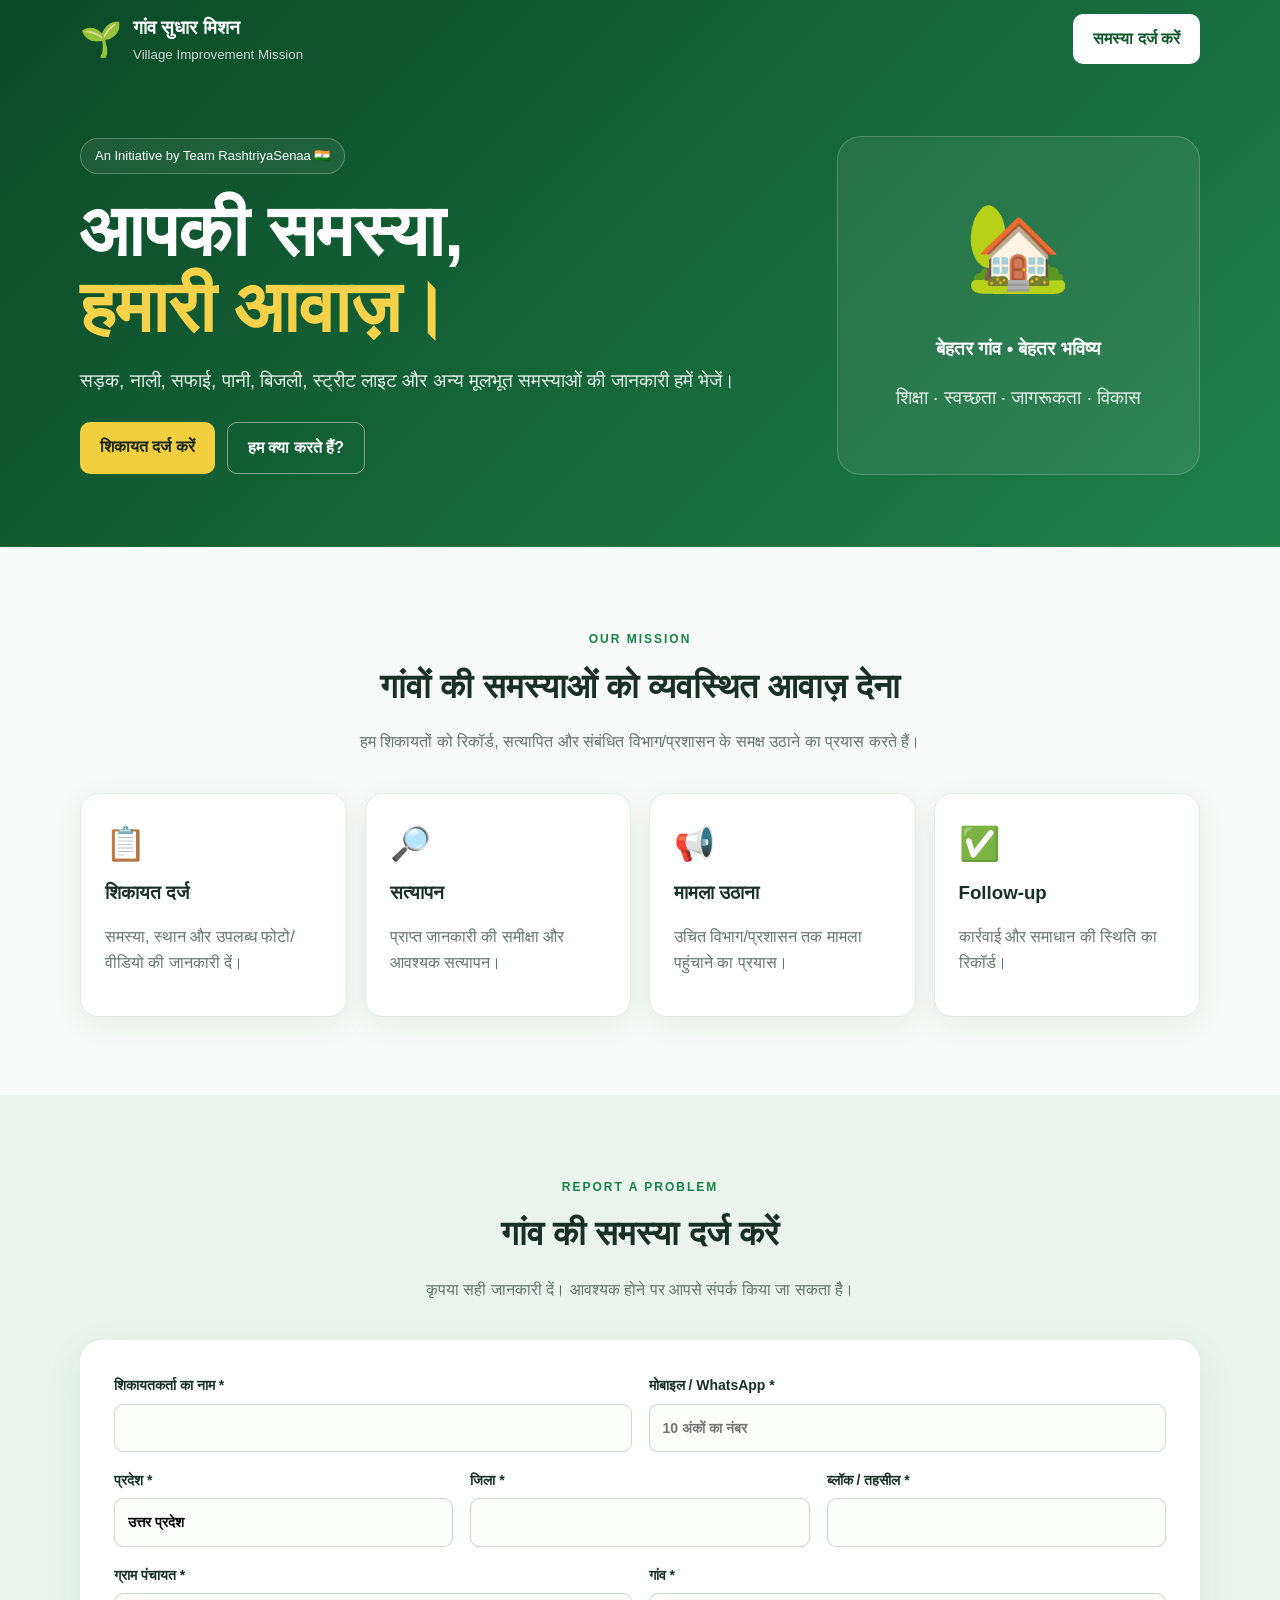
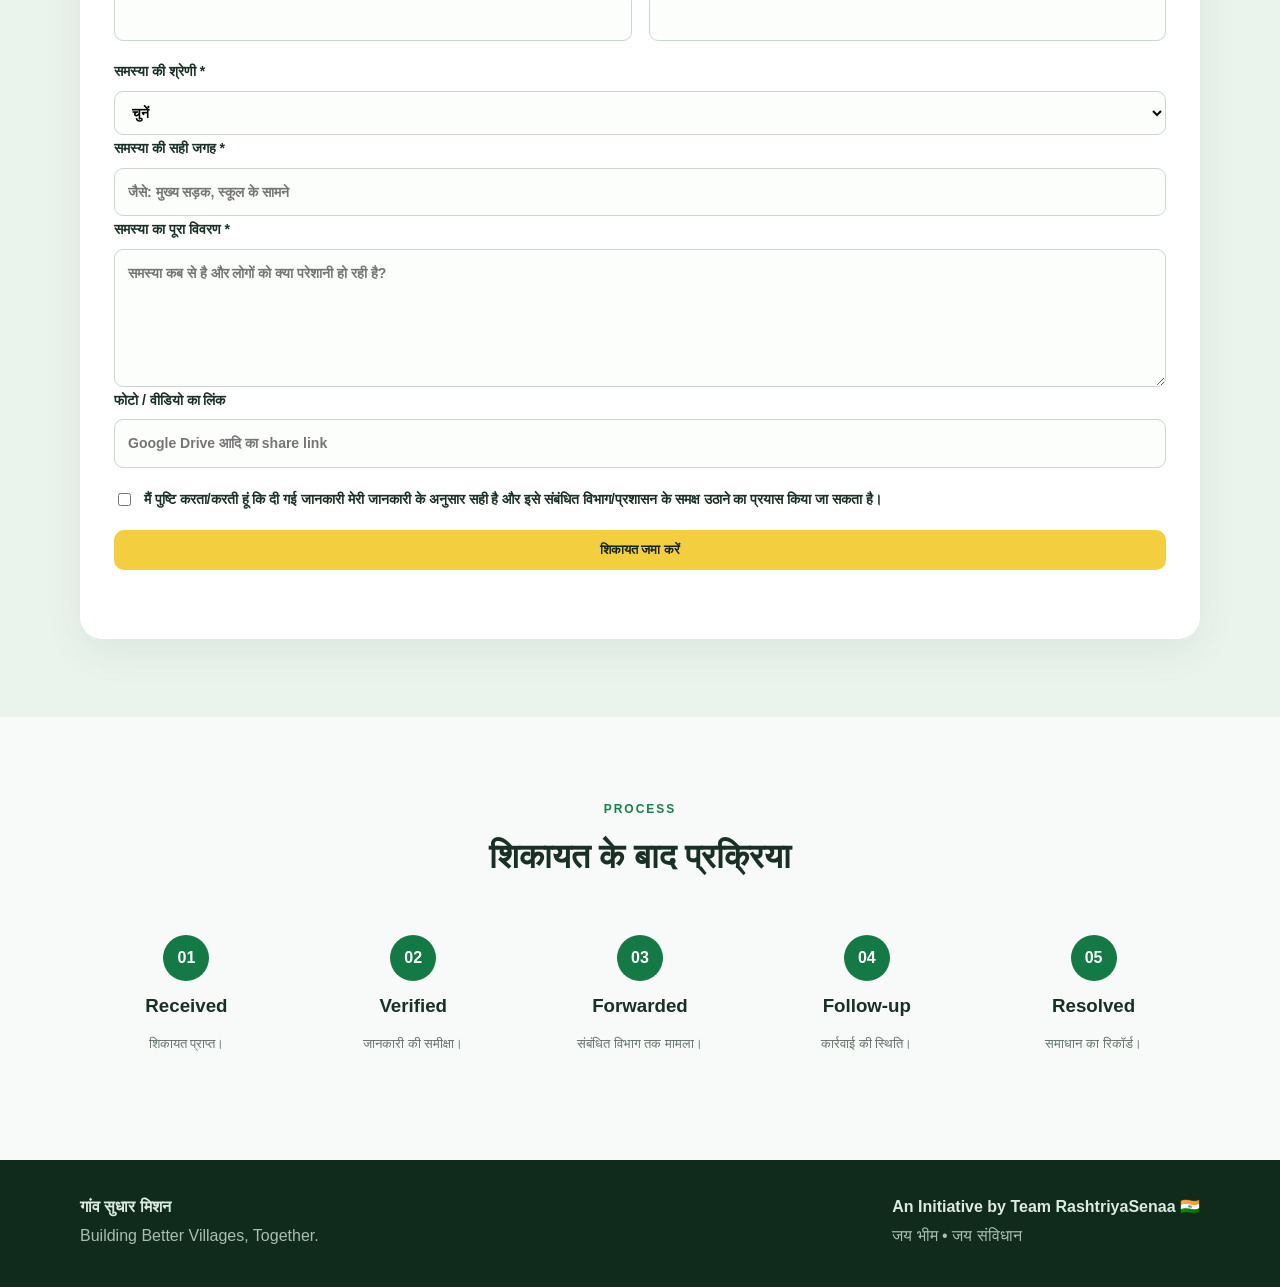
==== index.html @ 5ec818ee "Add files via upload" ====
<!DOCTYPE html>
<html lang="hi">
<head>
<meta charset="UTF-8">
<meta name="viewport" content="width=device-width,initial-scale=1">
<title>गांव सुधार मिशन | शिकायत दर्ज करें</title>
<meta name="description" content="गांव सुधार मिशन — गांव की समस्याओं को दर्ज करें और संबंधित विभाग तक पहुंचाने में सहयोग करें।">
<link rel="stylesheet" href="style.css">
</head>
<body>
<header class="hero">
<nav class="nav container">
  <a class="brand" href="#">
    <span class="brand-logo">🌱</span>
    <span><strong>गांव सुधार मिशन</strong><small>Village Improvement Mission</small></span>
  </a>
  <a class="btn light" href="#complaint">समस्या दर्ज करें</a>
</nav>
<div class="hero-grid container">
  <div>
    <span class="pill">An Initiative by Team RashtriyaSenaa 🇮🇳</span>
    <h1>आपकी समस्या,<br><em>हमारी आवाज़।</em></h1>
    <p>सड़क, नाली, सफाई, पानी, बिजली, स्ट्रीट लाइट और अन्य मूलभूत समस्याओं की जानकारी हमें भेजें।</p>
    <div class="actions"><a class="btn primary" href="#complaint">शिकायत दर्ज करें</a><a class="btn outline" href="#mission">हम क्या करते हैं?</a></div>
  </div>
  <div class="hero-box"><div>🏡</div><h3>बेहतर गांव • बेहतर भविष्य</h3><p>शिक्षा · स्वच्छता · जागरूकता · विकास</p></div>
</div>
</header>

<main>
<section id="mission" class="section container">
  <div class="heading"><span>OUR MISSION</span><h2>गांवों की समस्याओं को व्यवस्थित आवाज़ देना</h2><p>हम शिकायतों को रिकॉर्ड, सत्यापित और संबंधित विभाग/प्रशासन के समक्ष उठाने का प्रयास करते हैं।</p></div>
  <div class="cards">
    <article><b>📋</b><h3>शिकायत दर्ज</h3><p>समस्या, स्थान और उपलब्ध फोटो/वीडियो की जानकारी दें।</p></article>
    <article><b>🔎</b><h3>सत्यापन</h3><p>प्राप्त जानकारी की समीक्षा और आवश्यक सत्यापन।</p></article>
    <article><b>📢</b><h3>मामला उठाना</h3><p>उचित विभाग/प्रशासन तक मामला पहुंचाने का प्रयास।</p></article>
    <article><b>✅</b><h3>Follow-up</h3><p>कार्रवाई और समाधान की स्थिति का रिकॉर्ड।</p></article>
  </div>
</section>

<section id="complaint" class="section green">
<div class="container">
<div class="heading"><span>REPORT A PROBLEM</span><h2>गांव की समस्या दर्ज करें</h2><p>कृपया सही जानकारी दें। आवश्यक होने पर आपसे संपर्क किया जा सकता है।</p></div>
<form id="complaintForm" class="form-card">
  <div class="grid two">
    <label>शिकायतकर्ता का नाम *<input name="name" required maxlength="80" autocomplete="name"></label>
    <label>मोबाइल / WhatsApp *<input name="mobile" required inputmode="tel" pattern="[6-9][0-9]{9}" maxlength="10" placeholder="10 अंकों का नंबर"></label>
  </div>
  <div class="grid three">
    <label>प्रदेश *<input name="state" required value="उत्तर प्रदेश" maxlength="60"></label>
    <label>जिला *<input name="district" required maxlength="60"></label>
    <label>ब्लॉक / तहसील *<input name="block" required maxlength="80"></label>
  </div>
  <div class="grid two">
    <label>ग्राम पंचायत *<input name="panchayat" required maxlength="100"></label>
    <label>गांव *<input name="village" required maxlength="100"></label>
  </div>
  <label>समस्या की श्रेणी *
    <select name="category" required>
      <option value="">चुनें</option><option>सड़क</option><option>नाली / जल निकासी</option><option>साफ-सफाई</option><option>कूड़ा / कूड़ेदान</option><option>स्ट्रीट लाइट</option><option>पेयजल</option><option>बिजली</option><option>स्कूल / शिक्षा</option><option>स्वास्थ्य</option><option>शौचालय</option><option>सार्वजनिक भवन</option><option>अन्य</option>
    </select>
  </label>
  <label>समस्या की सही जगह *<input name="location" required maxlength="250" placeholder="जैसे: मुख्य सड़क, स्कूल के सामने"></label>
  <label>समस्या का पूरा विवरण *<textarea name="description" required maxlength="2000" rows="5" placeholder="समस्या कब से है और लोगों को क्या परेशानी हो रही है?"></textarea></label>
  <label>फोटो / वीडियो का लिंक <input name="media" type="url" placeholder="Google Drive आदि का share link"></label>
  <label class="consent"><input type="checkbox" name="consent" required> <span>मैं पुष्टि करता/करती हूं कि दी गई जानकारी मेरी जानकारी के अनुसार सही है और इसे संबंधित विभाग/प्रशासन के समक्ष उठाने का प्रयास किया जा सकता है।</span></label>
  <button id="submitBtn" class="btn primary full" type="submit">शिकायत जमा करें</button>
  <div id="formMsg" class="form-msg" role="status"></div>
</form>
</div>
</section>

<section class="section container">
<div class="heading"><span>PROCESS</span><h2>शिकायत के बाद प्रक्रिया</h2></div>
<div class="steps">
  <div><i>01</i><h3>Received</h3><p>शिकायत प्राप्त।</p></div>
  <div><i>02</i><h3>Verified</h3><p>जानकारी की समीक्षा।</p></div>
  <div><i>03</i><h3>Forwarded</h3><p>संबंधित विभाग तक मामला।</p></div>
  <div><i>04</i><h3>Follow-up</h3><p>कार्रवाई की स्थिति।</p></div>
  <div><i>05</i><h3>Resolved</h3><p>समाधान का रिकॉर्ड।</p></div>
</div>
</section>
</main>

<footer><div class="container footer"><div><strong>गांव सुधार मिशन</strong><p>Building Better Villages, Together.</p></div><div><strong>An Initiative by Team RashtriyaSenaa 🇮🇳</strong><p>जय भीम • जय संविधान</p></div></div></footer>

<div id="modal" class="modal" aria-hidden="true"><div class="modal-box"><div class="ok">✓</div><h2>शिकायत सफलतापूर्वक दर्ज हुई</h2><p id="idText"></p><button class="btn primary" onclick="closeModal()">ठीक है</button></div></div>
<script src="config.js"></script>
<script src="script.js"></script>
</body>
</html>
---- style.css ----
*{box-sizing:border-box}html{scroll-behavior:smooth}body{margin:0;color:#183025;background:#f7faf8;font-family:Arial,"Noto Sans Devanagari",sans-serif;line-height:1.6}.container{width:min(1120px,92%);margin:auto}.hero{background:linear-gradient(135deg,#0a4928,#20804a);color:#fff;padding-bottom:72px}.nav{height:78px;display:flex;align-items:center;justify-content:space-between}.brand{display:flex;gap:11px;align-items:center;color:#fff;text-decoration:none}.brand-logo{font-size:34px}.brand strong{display:block;font-size:19px}.brand small{display:block;opacity:.78}.hero-grid{display:grid;grid-template-columns:1.45fr .75fr;gap:55px;align-items:center;padding-top:58px}.pill{display:inline-block;border:1px solid #ffffff40;background:#ffffff12;border-radius:30px;padding:7px 14px;font-size:13px}.hero h1{font-size:clamp(42px,6vw,72px);line-height:1.05;margin:20px 0}.hero h1 em{font-style:normal;color:#f5d24a}.hero p{font-size:19px;color:#e6f2e9;max-width:680px}.actions{display:flex;gap:12px;flex-wrap:wrap;margin-top:26px}.btn{border:0;border-radius:10px;padding:12px 20px;font-weight:800;text-decoration:none;display:inline-block;cursor:pointer}.btn.primary{background:#f3ce3f;color:#16251d}.btn.light{background:#fff;color:#13572f}.btn.outline{color:#fff;border:1px solid #ffffff70}.hero-box{background:#ffffff12;border:1px solid #ffffff30;border-radius:24px;padding:42px;text-align:center}.hero-box>div{font-size:85px}.section{padding:78px 0}.heading{text-align:center;max-width:760px;margin:0 auto 38px}.heading>span{color:#168148;font-size:12px;font-weight:900;letter-spacing:2px}.heading h2{font-size:34px;margin:8px 0}.heading p{color:#65746b}.cards{display:grid;grid-template-columns:repeat(4,1fr);gap:18px}.cards article{background:#fff;border:1px solid #e1ebe4;border-radius:18px;padding:24px;box-shadow:0 8px 30px #123a1810}.cards b{font-size:33px}.cards h3{margin:8px 0}.cards p{color:#65746b}.green{background:#eaf4ed}.form-card{background:#fff;border-radius:22px;padding:34px;box-shadow:0 12px 40px #123a1812}.grid{display:grid;gap:17px;margin-bottom:17px}.two{grid-template-columns:1fr 1fr}.three{grid-template-columns:repeat(3,1fr)}label{font-size:14px;font-weight:800}input,select,textarea{font:inherit;display:block;width:100%;margin-top:7px;padding:12px 13px;border:1px solid #cad8cf;border-radius:9px;background:#fcfefc}input:focus,select:focus,textarea:focus{outline:2px solid #a6d8b7;border-color:#31915a}.consent{display:flex;gap:10px;margin:20px 0;align-items:flex-start}.consent input{width:auto;margin-top:5px}.full{width:100%}.form-msg{min-height:25px;margin-top:10px;font-weight:700}.steps{display:grid;grid-template-columns:repeat(5,1fr);gap:14px}.steps div{text-align:center;padding:14px}.steps i{display:grid;place-items:center;width:46px;height:46px;border-radius:50%;background:#147a45;color:#fff;font-style:normal;font-weight:800;margin:auto}.steps h3{margin:10px 0 2px}.steps p{color:#65746b;font-size:13px}footer{background:#102b1c;color:#dceae1;padding:34px 0}.footer{display:flex;justify-content:space-between;gap:20px}.footer p{margin:4px 0;color:#a9bdb0}.modal{position:fixed;inset:0;background:#0008;display:none;align-items:center;justify-content:center;padding:20px}.modal.show{display:flex}.modal-box{background:#fff;border-radius:20px;padding:35px;text-align:center;max-width:420px}.ok{width:62px;height:62px;border-radius:50%;background:#d9f3e2;color:#148346;display:grid;place-items:center;font-size:35px;margin:auto}@media(max-width:800px){.hero-grid{grid-template-columns:1fr}.cards{grid-template-columns:1fr 1fr}.steps{grid-template-columns:1fr 1fr}.three{grid-template-columns:1fr}.footer{flex-direction:column}}@media(max-width:520px){.cards{grid-template-columns:1fr}.two{grid-template-columns:1fr}.hero h1{font-size:45px}.form-card{padding:20px}}
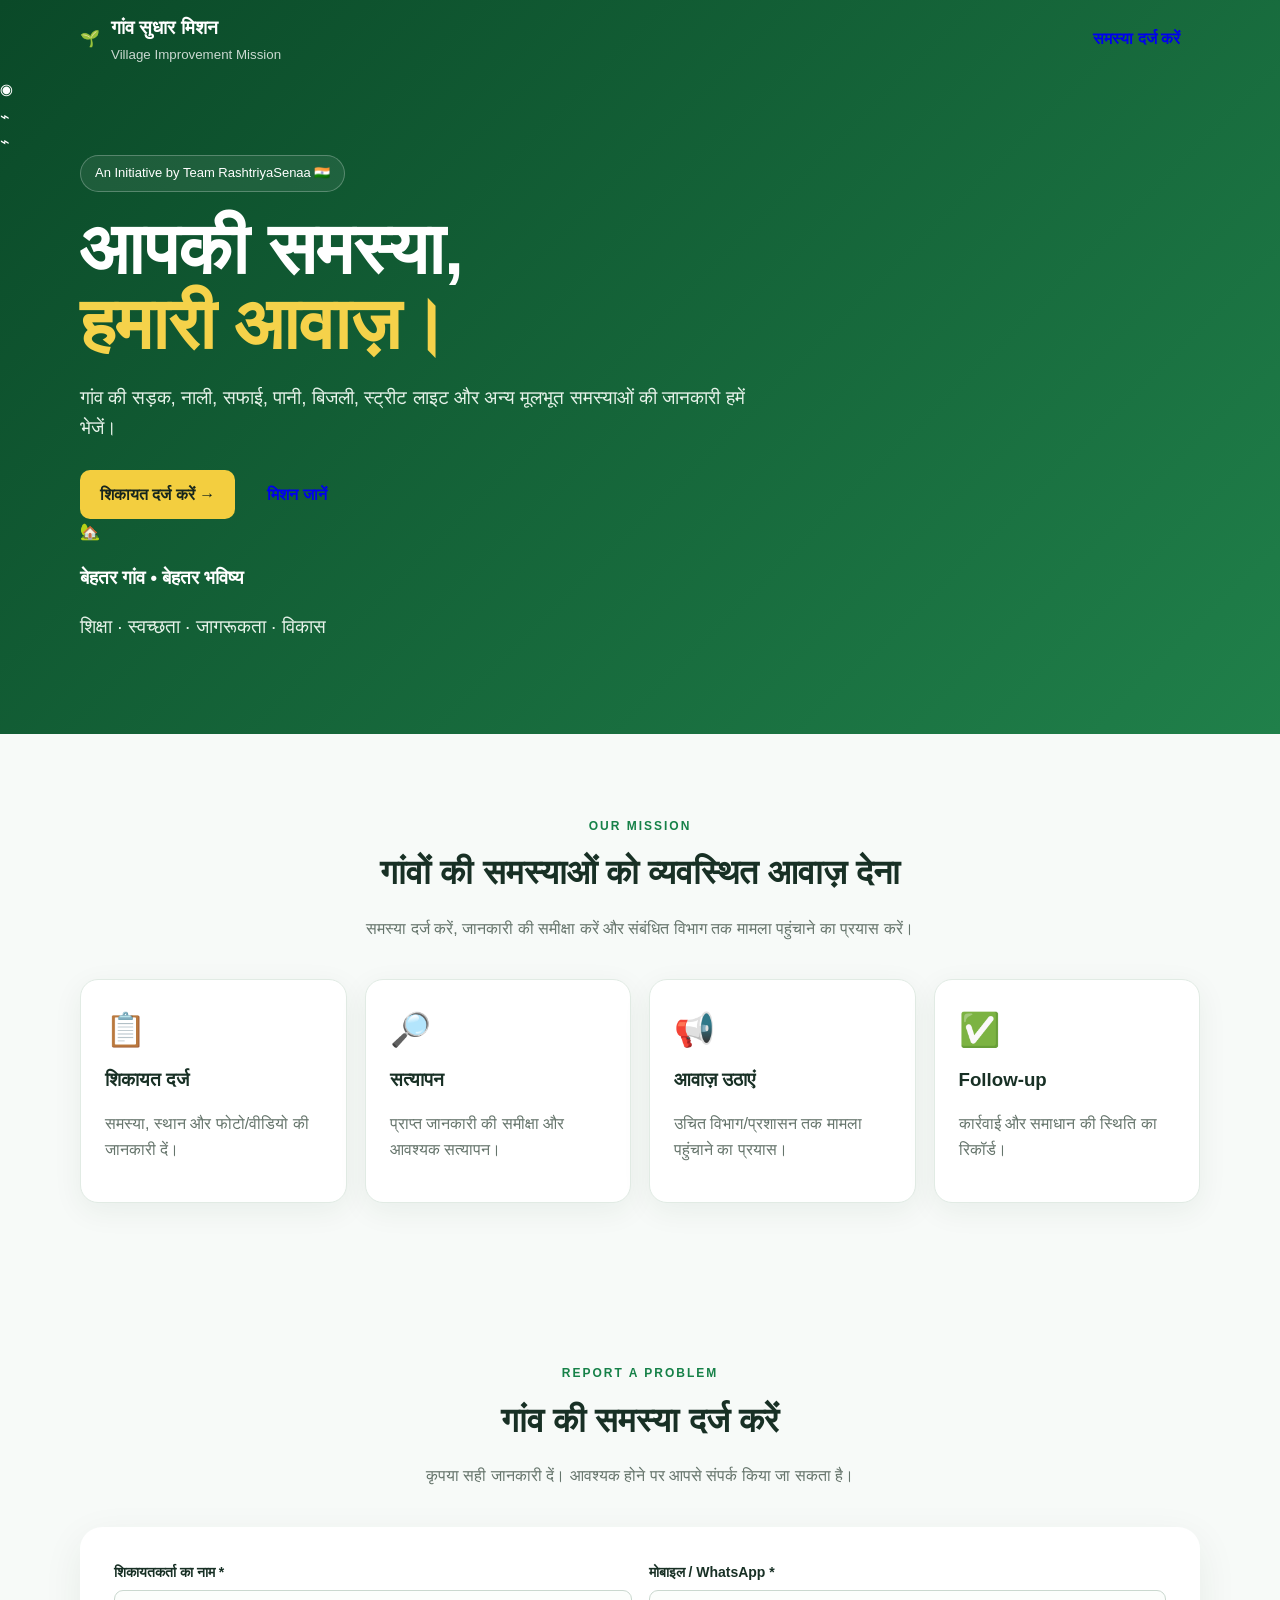
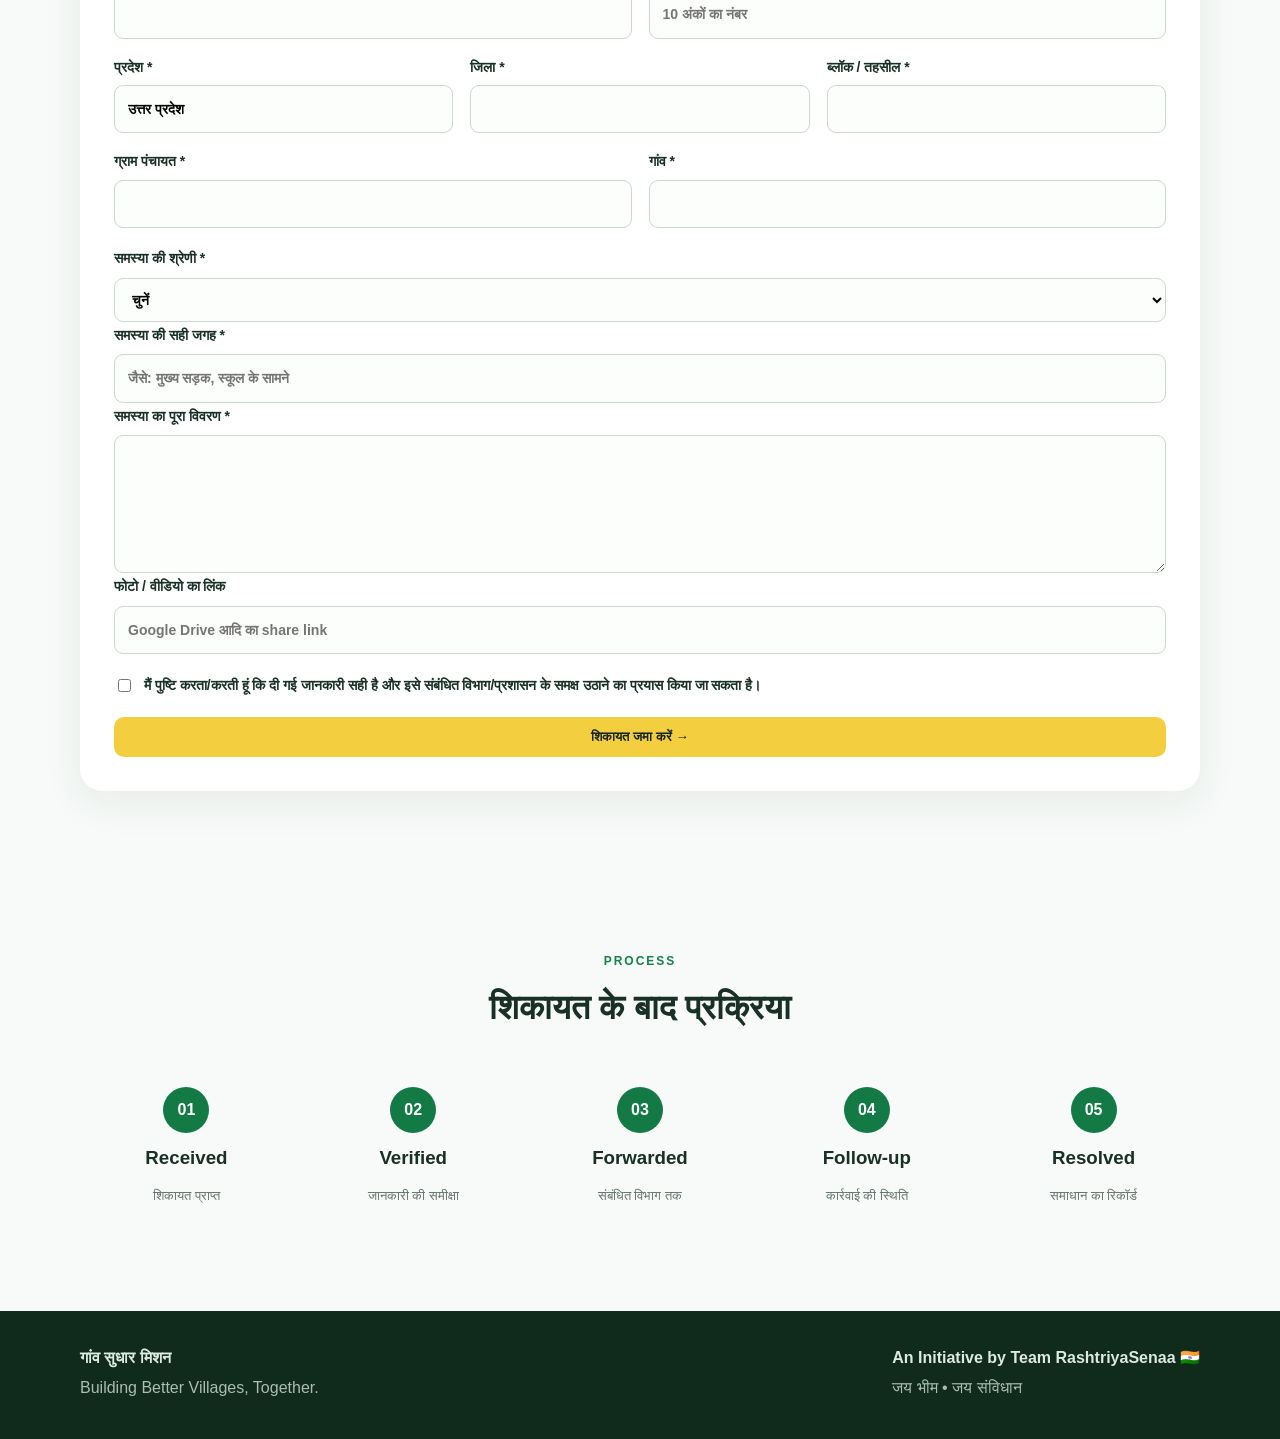
==== commit 26b14f91: "Update index.html" ====
--- a/index.html
+++ b/index.html
@@ -1,91 +1,10 @@
-<!DOCTYPE html>
-<html lang="hi">
-<head>
-<meta charset="UTF-8">
-<meta name="viewport" content="width=device-width,initial-scale=1">
-<title>गांव सुधार मिशन | शिकायत दर्ज करें</title>
-<meta name="description" content="गांव सुधार मिशन — गांव की समस्याओं को दर्ज करें और संबंधित विभाग तक पहुंचाने में सहयोग करें।">
-<link rel="stylesheet" href="style.css">
-</head>
-<body>
-<header class="hero">
-<nav class="nav container">
-  <a class="brand" href="#">
-    <span class="brand-logo">🌱</span>
-    <span><strong>गांव सुधार मिशन</strong><small>Village Improvement Mission</small></span>
-  </a>
-  <a class="btn light" href="#complaint">समस्या दर्ज करें</a>
-</nav>
-<div class="hero-grid container">
-  <div>
-    <span class="pill">An Initiative by Team RashtriyaSenaa 🇮🇳</span>
-    <h1>आपकी समस्या,<br><em>हमारी आवाज़।</em></h1>
-    <p>सड़क, नाली, सफाई, पानी, बिजली, स्ट्रीट लाइट और अन्य मूलभूत समस्याओं की जानकारी हमें भेजें।</p>
-    <div class="actions"><a class="btn primary" href="#complaint">शिकायत दर्ज करें</a><a class="btn outline" href="#mission">हम क्या करते हैं?</a></div>
-  </div>
-  <div class="hero-box"><div>🏡</div><h3>बेहतर गांव • बेहतर भविष्य</h3><p>शिक्षा · स्वच्छता · जागरूकता · विकास</p></div>
-</div>
-</header>
-
-<main>
-<section id="mission" class="section container">
-  <div class="heading"><span>OUR MISSION</span><h2>गांवों की समस्याओं को व्यवस्थित आवाज़ देना</h2><p>हम शिकायतों को रिकॉर्ड, सत्यापित और संबंधित विभाग/प्रशासन के समक्ष उठाने का प्रयास करते हैं।</p></div>
-  <div class="cards">
-    <article><b>📋</b><h3>शिकायत दर्ज</h3><p>समस्या, स्थान और उपलब्ध फोटो/वीडियो की जानकारी दें।</p></article>
-    <article><b>🔎</b><h3>सत्यापन</h3><p>प्राप्त जानकारी की समीक्षा और आवश्यक सत्यापन।</p></article>
-    <article><b>📢</b><h3>मामला उठाना</h3><p>उचित विभाग/प्रशासन तक मामला पहुंचाने का प्रयास।</p></article>
-    <article><b>✅</b><h3>Follow-up</h3><p>कार्रवाई और समाधान की स्थिति का रिकॉर्ड।</p></article>
-  </div>
-</section>
-
-<section id="complaint" class="section green">
-<div class="container">
-<div class="heading"><span>REPORT A PROBLEM</span><h2>गांव की समस्या दर्ज करें</h2><p>कृपया सही जानकारी दें। आवश्यक होने पर आपसे संपर्क किया जा सकता है।</p></div>
-<form id="complaintForm" class="form-card">
-  <div class="grid two">
-    <label>शिकायतकर्ता का नाम *<input name="name" required maxlength="80" autocomplete="name"></label>
-    <label>मोबाइल / WhatsApp *<input name="mobile" required inputmode="tel" pattern="[6-9][0-9]{9}" maxlength="10" placeholder="10 अंकों का नंबर"></label>
-  </div>
-  <div class="grid three">
-    <label>प्रदेश *<input name="state" required value="उत्तर प्रदेश" maxlength="60"></label>
-    <label>जिला *<input name="district" required maxlength="60"></label>
-    <label>ब्लॉक / तहसील *<input name="block" required maxlength="80"></label>
-  </div>
-  <div class="grid two">
-    <label>ग्राम पंचायत *<input name="panchayat" required maxlength="100"></label>
-    <label>गांव *<input name="village" required maxlength="100"></label>
-  </div>
-  <label>समस्या की श्रेणी *
-    <select name="category" required>
-      <option value="">चुनें</option><option>सड़क</option><option>नाली / जल निकासी</option><option>साफ-सफाई</option><option>कूड़ा / कूड़ेदान</option><option>स्ट्रीट लाइट</option><option>पेयजल</option><option>बिजली</option><option>स्कूल / शिक्षा</option><option>स्वास्थ्य</option><option>शौचालय</option><option>सार्वजनिक भवन</option><option>अन्य</option>
-    </select>
-  </label>
-  <label>समस्या की सही जगह *<input name="location" required maxlength="250" placeholder="जैसे: मुख्य सड़क, स्कूल के सामने"></label>
-  <label>समस्या का पूरा विवरण *<textarea name="description" required maxlength="2000" rows="5" placeholder="समस्या कब से है और लोगों को क्या परेशानी हो रही है?"></textarea></label>
-  <label>फोटो / वीडियो का लिंक <input name="media" type="url" placeholder="Google Drive आदि का share link"></label>
-  <label class="consent"><input type="checkbox" name="consent" required> <span>मैं पुष्टि करता/करती हूं कि दी गई जानकारी मेरी जानकारी के अनुसार सही है और इसे संबंधित विभाग/प्रशासन के समक्ष उठाने का प्रयास किया जा सकता है।</span></label>
-  <button id="submitBtn" class="btn primary full" type="submit">शिकायत जमा करें</button>
-  <div id="formMsg" class="form-msg" role="status"></div>
-</form>
-</div>
-</section>
-
-<section class="section container">
-<div class="heading"><span>PROCESS</span><h2>शिकायत के बाद प्रक्रिया</h2></div>
-<div class="steps">
-  <div><i>01</i><h3>Received</h3><p>शिकायत प्राप्त।</p></div>
-  <div><i>02</i><h3>Verified</h3><p>जानकारी की समीक्षा।</p></div>
-  <div><i>03</i><h3>Forwarded</h3><p>संबंधित विभाग तक मामला।</p></div>
-  <div><i>04</i><h3>Follow-up</h3><p>कार्रवाई की स्थिति।</p></div>
-  <div><i>05</i><h3>Resolved</h3><p>समाधान का रिकॉर्ड।</p></div>
-</div>
-</section>
-</main>
-
+<!doctype html><html lang="hi"><head><meta charset="utf-8"><meta name="viewport" content="width=device-width,initial-scale=1"><title>गांव सुधार मिशन | Village Improvement Mission</title><meta name="description" content="गांव सुधार मिशन — गांव की समस्याओं को आवाज़ देने की एक पहल।"><link rel="stylesheet" href="style.css"></head><body>
+<div class="progress"></div>
+<header class="hero"><nav class="nav container"><a href="#" class="brand"><span class="brand-mark">🌱</span><span><strong>गांव सुधार मिशन</strong><small>Village Improvement Mission</small></span></a><a href="#complaint" class="btn small">समस्या दर्ज करें</a></nav>
+<div class="hero-scene" aria-hidden="true"><div class="sun"></div><div class="cloud c1"></div><div class="cloud c2"></div><div class="hill back"></div><div class="hill front"></div><div class="field f1"></div><div class="field f2"></div><div class="road"></div><div class="house h1"><i></i></div><div class="house h2"><i></i></div><div class="tree t1"></div><div class="tree t2"></div><div class="tree t3"></div><div class="water-tank">◉</div><div class="bird b1">⌁</div><div class="bird b2">⌁</div></div>
+<div class="hero-content container"><div class="hero-copy reveal"><span class="pill">An Initiative by Team RashtriyaSenaa 🇮🇳</span><h1>आपकी समस्या,<br><em>हमारी आवाज़।</em></h1><p>गांव की सड़क, नाली, सफाई, पानी, बिजली, स्ट्रीट लाइट और अन्य मूलभूत समस्याओं की जानकारी हमें भेजें।</p><div class="actions"><a class="btn primary" href="#complaint">शिकायत दर्ज करें <span>→</span></a><a class="btn ghost" href="#mission">मिशन जानें</a></div></div><div class="floating-card reveal delay"><div class="mini-village">🏡</div><h3>बेहतर गांव • बेहतर भविष्य</h3><p>शिक्षा · स्वच्छता · जागरूकता · विकास</p><div class="orb"></div></div></div></header>
+<section id="mission" class="section container"><div class="heading reveal"><span>OUR MISSION</span><h2>गांवों की समस्याओं को व्यवस्थित आवाज़ देना</h2><p>समस्या दर्ज करें, जानकारी की समीक्षा करें और संबंधित विभाग तक मामला पहुंचाने का प्रयास करें।</p></div><div class="cards"><article class="tilt reveal"><b>📋</b><h3>शिकायत दर्ज</h3><p>समस्या, स्थान और फोटो/वीडियो की जानकारी दें।</p></article><article class="tilt reveal"><b>🔎</b><h3>सत्यापन</h3><p>प्राप्त जानकारी की समीक्षा और आवश्यक सत्यापन।</p></article><article class="tilt reveal"><b>📢</b><h3>आवाज़ उठाएं</h3><p>उचित विभाग/प्रशासन तक मामला पहुंचाने का प्रयास।</p></article><article class="tilt reveal"><b>✅</b><h3>Follow-up</h3><p>कार्रवाई और समाधान की स्थिति का रिकॉर्ड।</p></article></div></section>
+<section id="complaint" class="section complaint"><div class="container"><div class="heading reveal"><span>REPORT A PROBLEM</span><h2>गांव की समस्या दर्ज करें</h2><p>कृपया सही जानकारी दें। आवश्यक होने पर आपसे संपर्क किया जा सकता है।</p></div><form id="complaintForm" class="form-card reveal"><div class="grid two"><label>शिकायतकर्ता का नाम *<input name="name" required maxlength="80"></label><label>मोबाइल / WhatsApp *<input name="mobile" required inputmode="tel" pattern="[6-9][0-9]{9}" maxlength="10" placeholder="10 अंकों का नंबर"></label></div><div class="grid three"><label>प्रदेश *<input name="state" required value="उत्तर प्रदेश"></label><label>जिला *<input name="district" required></label><label>ब्लॉक / तहसील *<input name="block" required></label></div><div class="grid two"><label>ग्राम पंचायत *<input name="panchayat" required></label><label>गांव *<input name="village" required></label></div><label>समस्या की श्रेणी *<select name="category" required><option value="">चुनें</option><option>सड़क</option><option>नाली / जल निकासी</option><option>साफ-सफाई</option><option>कूड़ा / कूड़ेदान</option><option>स्ट्रीट लाइट</option><option>पेयजल</option><option>बिजली</option><option>स्कूल / शिक्षा</option><option>स्वास्थ्य</option><option>शौचालय</option><option>सार्वजनिक भवन</option><option>अन्य</option></select></label><label>समस्या की सही जगह *<input name="location" required maxlength="250" placeholder="जैसे: मुख्य सड़क, स्कूल के सामने"></label><label>समस्या का पूरा विवरण *<textarea name="description" required maxlength="2000" rows="5"></textarea></label><label>फोटो / वीडियो का लिंक <input name="media" type="url" placeholder="Google Drive आदि का share link"></label><label class="consent"><input type="checkbox" name="consent" required><span>मैं पुष्टि करता/करती हूं कि दी गई जानकारी सही है और इसे संबंधित विभाग/प्रशासन के समक्ष उठाने का प्रयास किया जा सकता है।</span></label><button id="submitBtn" class="btn primary full" type="submit">शिकायत जमा करें →</button><div id="formMsg" role="status"></div></form></div></section>
+<section class="section container"><div class="heading reveal"><span>PROCESS</span><h2>शिकायत के बाद प्रक्रिया</h2></div><div class="steps"><div class="step reveal"><i>01</i><h3>Received</h3><p>शिकायत प्राप्त</p></div><div class="step reveal"><i>02</i><h3>Verified</h3><p>जानकारी की समीक्षा</p></div><div class="step reveal"><i>03</i><h3>Forwarded</h3><p>संबंधित विभाग तक</p></div><div class="step reveal"><i>04</i><h3>Follow-up</h3><p>कार्रवाई की स्थिति</p></div><div class="step reveal"><i>05</i><h3>Resolved</h3><p>समाधान का रिकॉर्ड</p></div></div></section>
 <footer><div class="container footer"><div><strong>गांव सुधार मिशन</strong><p>Building Better Villages, Together.</p></div><div><strong>An Initiative by Team RashtriyaSenaa 🇮🇳</strong><p>जय भीम • जय संविधान</p></div></div></footer>
-
-<div id="modal" class="modal" aria-hidden="true"><div class="modal-box"><div class="ok">✓</div><h2>शिकायत सफलतापूर्वक दर्ज हुई</h2><p id="idText"></p><button class="btn primary" onclick="closeModal()">ठीक है</button></div></div>
-<script src="config.js"></script>
-<script src="script.js"></script>
-</body>
-</html>+<div id="modal" class="modal"><div class="modal-box"><div class="ok">✓</div><h2>शिकायत दर्ज हो गई!</h2><p id="idText"></p><p>Complaint ID सुरक्षित रखें।</p><button class="btn primary" onclick="closeModal()">ठीक है</button></div></div><script src="config.js"></script><script src="script.js"></script></body></html>
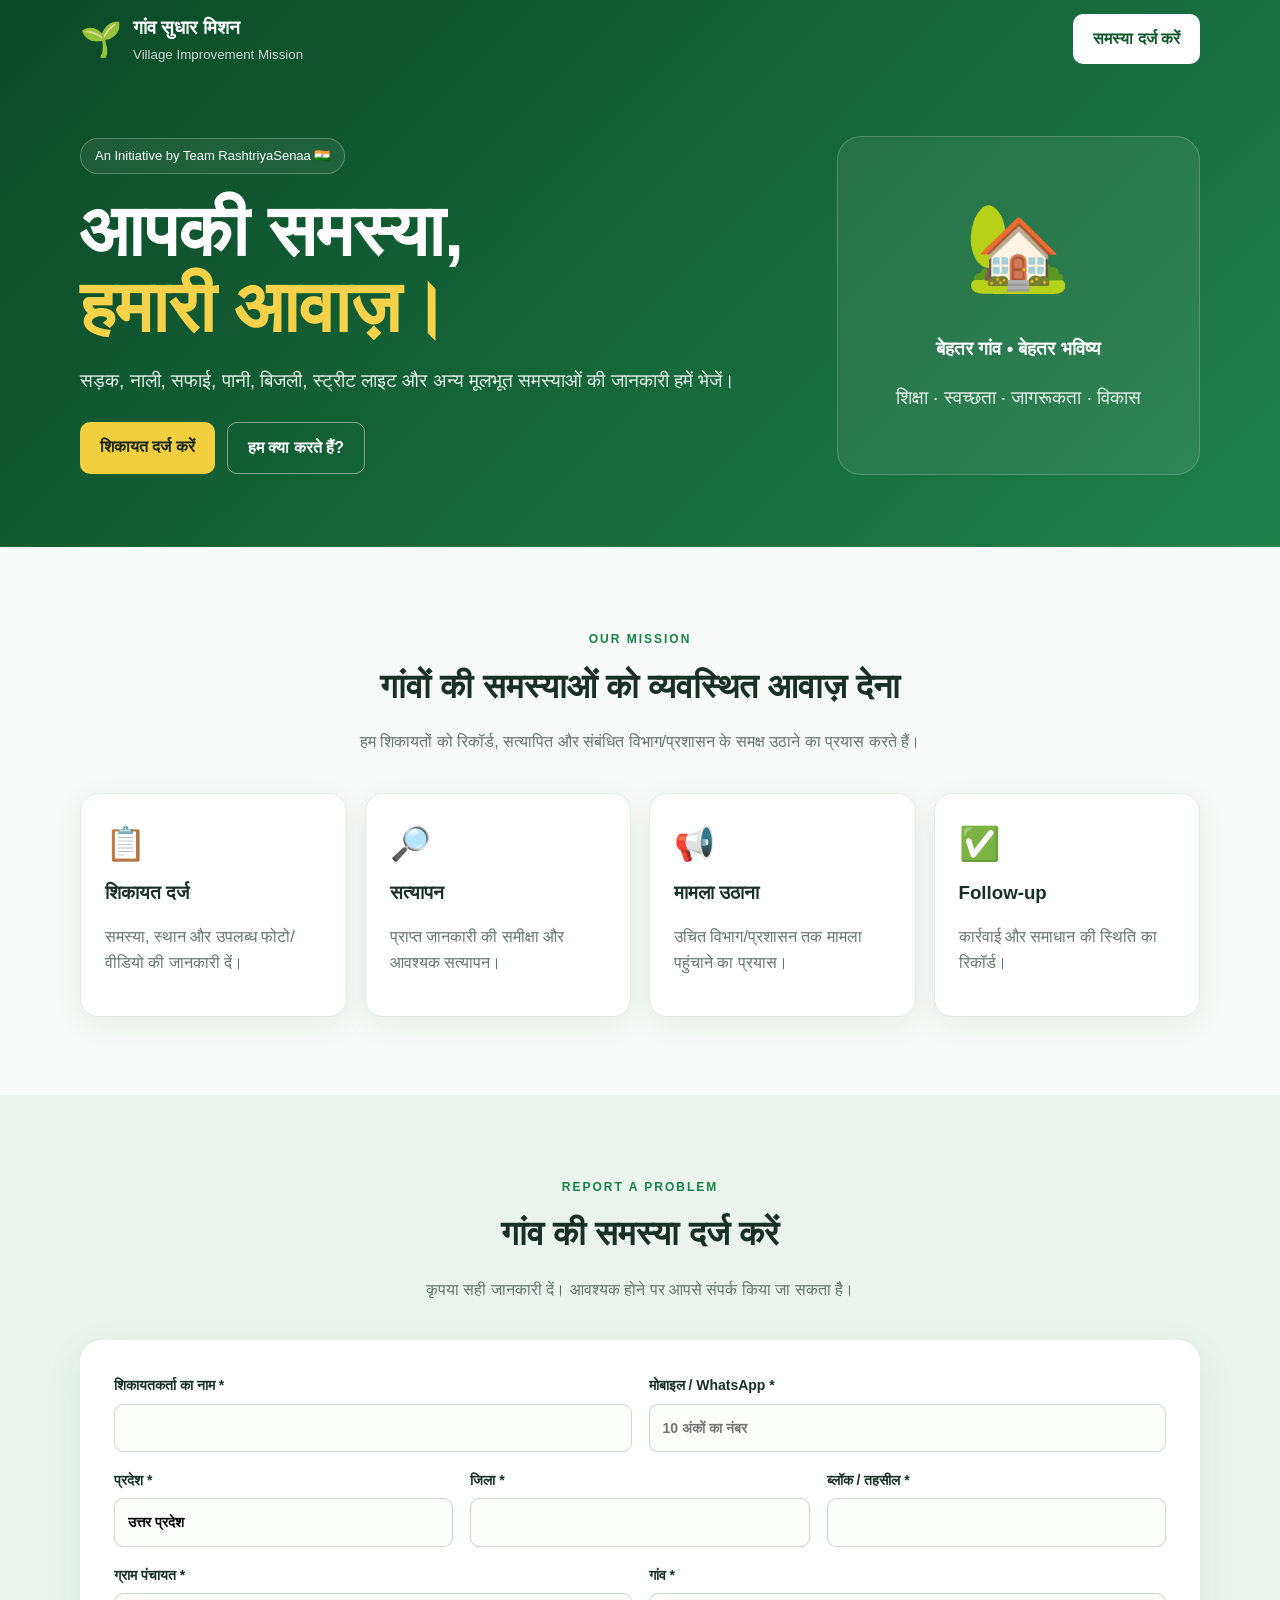
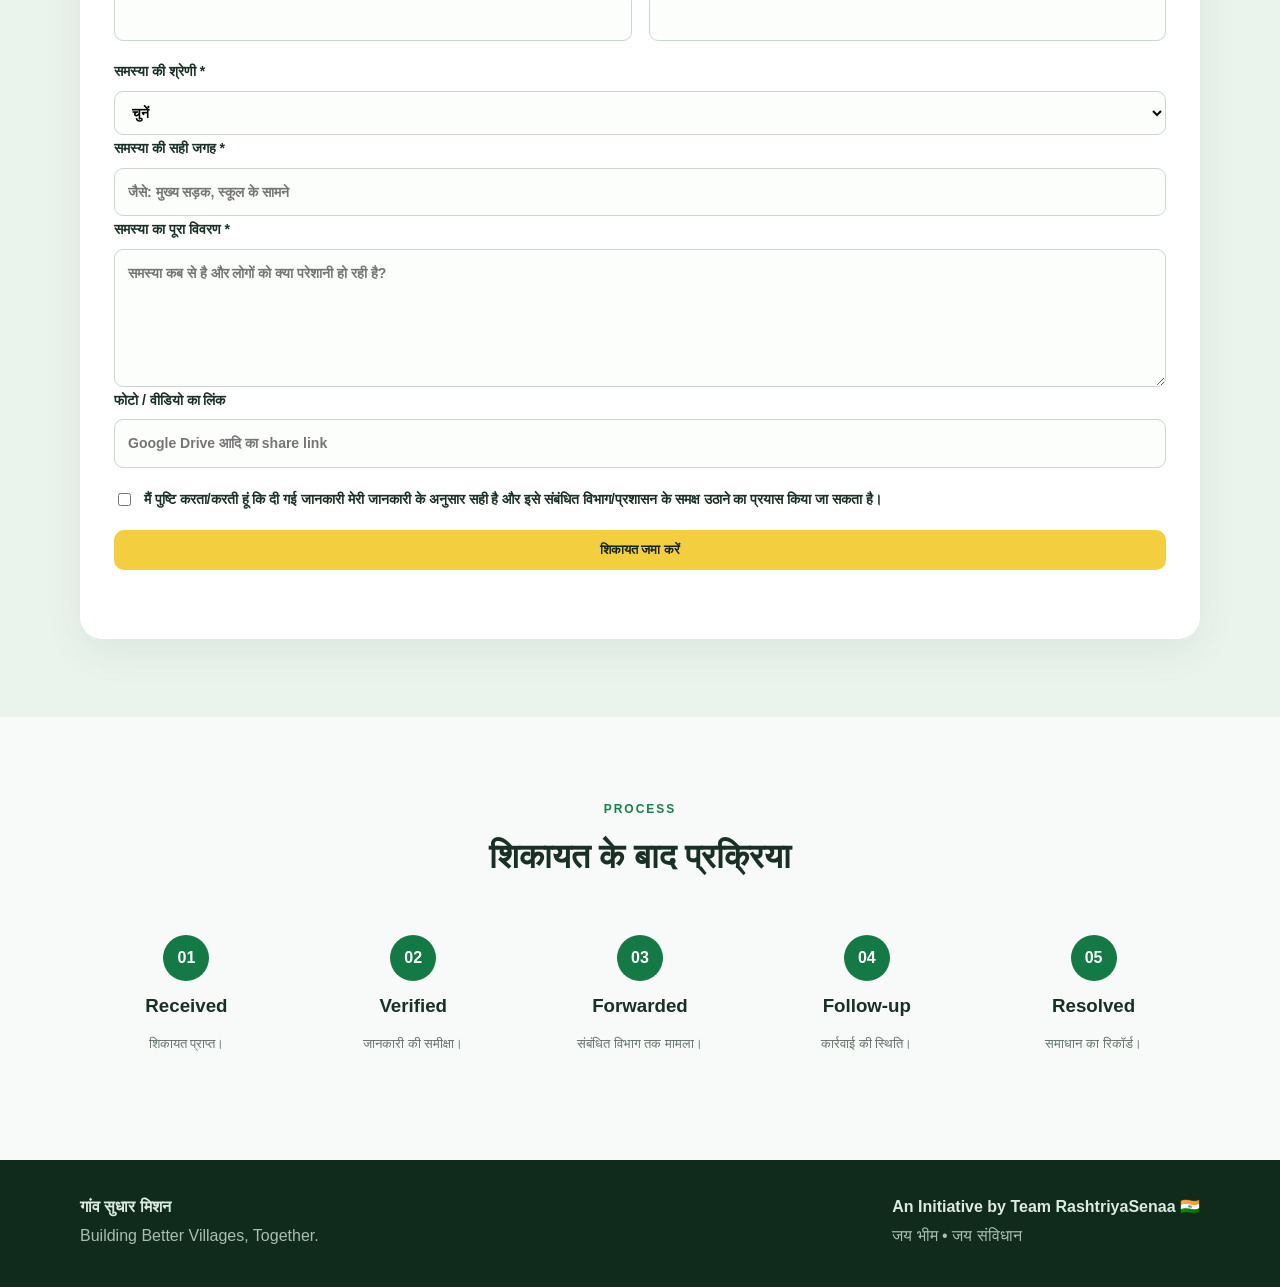
==== commit 4f92fb65: "Add files via upload" ====
--- a/index.html
+++ b/index.html
@@ -1,10 +1,91 @@
-<!doctype html><html lang="hi"><head><meta charset="utf-8"><meta name="viewport" content="width=device-width,initial-scale=1"><title>गांव सुधार मिशन | Village Improvement Mission</title><meta name="description" content="गांव सुधार मिशन — गांव की समस्याओं को आवाज़ देने की एक पहल।"><link rel="stylesheet" href="style.css"></head><body>
-<div class="progress"></div>
-<header class="hero"><nav class="nav container"><a href="#" class="brand"><span class="brand-mark">🌱</span><span><strong>गांव सुधार मिशन</strong><small>Village Improvement Mission</small></span></a><a href="#complaint" class="btn small">समस्या दर्ज करें</a></nav>
-<div class="hero-scene" aria-hidden="true"><div class="sun"></div><div class="cloud c1"></div><div class="cloud c2"></div><div class="hill back"></div><div class="hill front"></div><div class="field f1"></div><div class="field f2"></div><div class="road"></div><div class="house h1"><i></i></div><div class="house h2"><i></i></div><div class="tree t1"></div><div class="tree t2"></div><div class="tree t3"></div><div class="water-tank">◉</div><div class="bird b1">⌁</div><div class="bird b2">⌁</div></div>
-<div class="hero-content container"><div class="hero-copy reveal"><span class="pill">An Initiative by Team RashtriyaSenaa 🇮🇳</span><h1>आपकी समस्या,<br><em>हमारी आवाज़।</em></h1><p>गांव की सड़क, नाली, सफाई, पानी, बिजली, स्ट्रीट लाइट और अन्य मूलभूत समस्याओं की जानकारी हमें भेजें।</p><div class="actions"><a class="btn primary" href="#complaint">शिकायत दर्ज करें <span>→</span></a><a class="btn ghost" href="#mission">मिशन जानें</a></div></div><div class="floating-card reveal delay"><div class="mini-village">🏡</div><h3>बेहतर गांव • बेहतर भविष्य</h3><p>शिक्षा · स्वच्छता · जागरूकता · विकास</p><div class="orb"></div></div></div></header>
-<section id="mission" class="section container"><div class="heading reveal"><span>OUR MISSION</span><h2>गांवों की समस्याओं को व्यवस्थित आवाज़ देना</h2><p>समस्या दर्ज करें, जानकारी की समीक्षा करें और संबंधित विभाग तक मामला पहुंचाने का प्रयास करें।</p></div><div class="cards"><article class="tilt reveal"><b>📋</b><h3>शिकायत दर्ज</h3><p>समस्या, स्थान और फोटो/वीडियो की जानकारी दें।</p></article><article class="tilt reveal"><b>🔎</b><h3>सत्यापन</h3><p>प्राप्त जानकारी की समीक्षा और आवश्यक सत्यापन।</p></article><article class="tilt reveal"><b>📢</b><h3>आवाज़ उठाएं</h3><p>उचित विभाग/प्रशासन तक मामला पहुंचाने का प्रयास।</p></article><article class="tilt reveal"><b>✅</b><h3>Follow-up</h3><p>कार्रवाई और समाधान की स्थिति का रिकॉर्ड।</p></article></div></section>
-<section id="complaint" class="section complaint"><div class="container"><div class="heading reveal"><span>REPORT A PROBLEM</span><h2>गांव की समस्या दर्ज करें</h2><p>कृपया सही जानकारी दें। आवश्यक होने पर आपसे संपर्क किया जा सकता है।</p></div><form id="complaintForm" class="form-card reveal"><div class="grid two"><label>शिकायतकर्ता का नाम *<input name="name" required maxlength="80"></label><label>मोबाइल / WhatsApp *<input name="mobile" required inputmode="tel" pattern="[6-9][0-9]{9}" maxlength="10" placeholder="10 अंकों का नंबर"></label></div><div class="grid three"><label>प्रदेश *<input name="state" required value="उत्तर प्रदेश"></label><label>जिला *<input name="district" required></label><label>ब्लॉक / तहसील *<input name="block" required></label></div><div class="grid two"><label>ग्राम पंचायत *<input name="panchayat" required></label><label>गांव *<input name="village" required></label></div><label>समस्या की श्रेणी *<select name="category" required><option value="">चुनें</option><option>सड़क</option><option>नाली / जल निकासी</option><option>साफ-सफाई</option><option>कूड़ा / कूड़ेदान</option><option>स्ट्रीट लाइट</option><option>पेयजल</option><option>बिजली</option><option>स्कूल / शिक्षा</option><option>स्वास्थ्य</option><option>शौचालय</option><option>सार्वजनिक भवन</option><option>अन्य</option></select></label><label>समस्या की सही जगह *<input name="location" required maxlength="250" placeholder="जैसे: मुख्य सड़क, स्कूल के सामने"></label><label>समस्या का पूरा विवरण *<textarea name="description" required maxlength="2000" rows="5"></textarea></label><label>फोटो / वीडियो का लिंक <input name="media" type="url" placeholder="Google Drive आदि का share link"></label><label class="consent"><input type="checkbox" name="consent" required><span>मैं पुष्टि करता/करती हूं कि दी गई जानकारी सही है और इसे संबंधित विभाग/प्रशासन के समक्ष उठाने का प्रयास किया जा सकता है।</span></label><button id="submitBtn" class="btn primary full" type="submit">शिकायत जमा करें →</button><div id="formMsg" role="status"></div></form></div></section>
-<section class="section container"><div class="heading reveal"><span>PROCESS</span><h2>शिकायत के बाद प्रक्रिया</h2></div><div class="steps"><div class="step reveal"><i>01</i><h3>Received</h3><p>शिकायत प्राप्त</p></div><div class="step reveal"><i>02</i><h3>Verified</h3><p>जानकारी की समीक्षा</p></div><div class="step reveal"><i>03</i><h3>Forwarded</h3><p>संबंधित विभाग तक</p></div><div class="step reveal"><i>04</i><h3>Follow-up</h3><p>कार्रवाई की स्थिति</p></div><div class="step reveal"><i>05</i><h3>Resolved</h3><p>समाधान का रिकॉर्ड</p></div></div></section>
+<!DOCTYPE html>
+<html lang="hi">
+<head>
+<meta charset="UTF-8">
+<meta name="viewport" content="width=device-width,initial-scale=1">
+<title>गांव सुधार मिशन | शिकायत दर्ज करें</title>
+<meta name="description" content="गांव सुधार मिशन — गांव की समस्याओं को दर्ज करें और संबंधित विभाग तक पहुंचाने में सहयोग करें।">
+<link rel="stylesheet" href="style.css">
+</head>
+<body>
+<header class="hero">
+<nav class="nav container">
+  <a class="brand" href="#">
+    <span class="brand-logo">🌱</span>
+    <span><strong>गांव सुधार मिशन</strong><small>Village Improvement Mission</small></span>
+  </a>
+  <a class="btn light" href="#complaint">समस्या दर्ज करें</a>
+</nav>
+<div class="hero-grid container">
+  <div>
+    <span class="pill">An Initiative by Team RashtriyaSenaa 🇮🇳</span>
+    <h1>आपकी समस्या,<br><em>हमारी आवाज़।</em></h1>
+    <p>सड़क, नाली, सफाई, पानी, बिजली, स्ट्रीट लाइट और अन्य मूलभूत समस्याओं की जानकारी हमें भेजें।</p>
+    <div class="actions"><a class="btn primary" href="#complaint">शिकायत दर्ज करें</a><a class="btn outline" href="#mission">हम क्या करते हैं?</a></div>
+  </div>
+  <div class="hero-box"><div>🏡</div><h3>बेहतर गांव • बेहतर भविष्य</h3><p>शिक्षा · स्वच्छता · जागरूकता · विकास</p></div>
+</div>
+</header>
+
+<main>
+<section id="mission" class="section container">
+  <div class="heading"><span>OUR MISSION</span><h2>गांवों की समस्याओं को व्यवस्थित आवाज़ देना</h2><p>हम शिकायतों को रिकॉर्ड, सत्यापित और संबंधित विभाग/प्रशासन के समक्ष उठाने का प्रयास करते हैं।</p></div>
+  <div class="cards">
+    <article><b>📋</b><h3>शिकायत दर्ज</h3><p>समस्या, स्थान और उपलब्ध फोटो/वीडियो की जानकारी दें।</p></article>
+    <article><b>🔎</b><h3>सत्यापन</h3><p>प्राप्त जानकारी की समीक्षा और आवश्यक सत्यापन।</p></article>
+    <article><b>📢</b><h3>मामला उठाना</h3><p>उचित विभाग/प्रशासन तक मामला पहुंचाने का प्रयास।</p></article>
+    <article><b>✅</b><h3>Follow-up</h3><p>कार्रवाई और समाधान की स्थिति का रिकॉर्ड।</p></article>
+  </div>
+</section>
+
+<section id="complaint" class="section green">
+<div class="container">
+<div class="heading"><span>REPORT A PROBLEM</span><h2>गांव की समस्या दर्ज करें</h2><p>कृपया सही जानकारी दें। आवश्यक होने पर आपसे संपर्क किया जा सकता है।</p></div>
+<form id="complaintForm" class="form-card">
+  <div class="grid two">
+    <label>शिकायतकर्ता का नाम *<input name="name" required maxlength="80" autocomplete="name"></label>
+    <label>मोबाइल / WhatsApp *<input name="mobile" required inputmode="tel" pattern="[6-9][0-9]{9}" maxlength="10" placeholder="10 अंकों का नंबर"></label>
+  </div>
+  <div class="grid three">
+    <label>प्रदेश *<input name="state" required value="उत्तर प्रदेश" maxlength="60"></label>
+    <label>जिला *<input name="district" required maxlength="60"></label>
+    <label>ब्लॉक / तहसील *<input name="block" required maxlength="80"></label>
+  </div>
+  <div class="grid two">
+    <label>ग्राम पंचायत *<input name="panchayat" required maxlength="100"></label>
+    <label>गांव *<input name="village" required maxlength="100"></label>
+  </div>
+  <label>समस्या की श्रेणी *
+    <select name="category" required>
+      <option value="">चुनें</option><option>सड़क</option><option>नाली / जल निकासी</option><option>साफ-सफाई</option><option>कूड़ा / कूड़ेदान</option><option>स्ट्रीट लाइट</option><option>पेयजल</option><option>बिजली</option><option>स्कूल / शिक्षा</option><option>स्वास्थ्य</option><option>शौचालय</option><option>सार्वजनिक भवन</option><option>अन्य</option>
+    </select>
+  </label>
+  <label>समस्या की सही जगह *<input name="location" required maxlength="250" placeholder="जैसे: मुख्य सड़क, स्कूल के सामने"></label>
+  <label>समस्या का पूरा विवरण *<textarea name="description" required maxlength="2000" rows="5" placeholder="समस्या कब से है और लोगों को क्या परेशानी हो रही है?"></textarea></label>
+  <label>फोटो / वीडियो का लिंक <input name="media" type="url" placeholder="Google Drive आदि का share link"></label>
+  <label class="consent"><input type="checkbox" name="consent" required> <span>मैं पुष्टि करता/करती हूं कि दी गई जानकारी मेरी जानकारी के अनुसार सही है और इसे संबंधित विभाग/प्रशासन के समक्ष उठाने का प्रयास किया जा सकता है।</span></label>
+  <button id="submitBtn" class="btn primary full" type="submit">शिकायत जमा करें</button>
+  <div id="formMsg" class="form-msg" role="status"></div>
+</form>
+</div>
+</section>
+
+<section class="section container">
+<div class="heading"><span>PROCESS</span><h2>शिकायत के बाद प्रक्रिया</h2></div>
+<div class="steps">
+  <div><i>01</i><h3>Received</h3><p>शिकायत प्राप्त।</p></div>
+  <div><i>02</i><h3>Verified</h3><p>जानकारी की समीक्षा।</p></div>
+  <div><i>03</i><h3>Forwarded</h3><p>संबंधित विभाग तक मामला।</p></div>
+  <div><i>04</i><h3>Follow-up</h3><p>कार्रवाई की स्थिति।</p></div>
+  <div><i>05</i><h3>Resolved</h3><p>समाधान का रिकॉर्ड।</p></div>
+</div>
+</section>
+</main>
+
 <footer><div class="container footer"><div><strong>गांव सुधार मिशन</strong><p>Building Better Villages, Together.</p></div><div><strong>An Initiative by Team RashtriyaSenaa 🇮🇳</strong><p>जय भीम • जय संविधान</p></div></div></footer>
-<div id="modal" class="modal"><div class="modal-box"><div class="ok">✓</div><h2>शिकायत दर्ज हो गई!</h2><p id="idText"></p><p>Complaint ID सुरक्षित रखें।</p><button class="btn primary" onclick="closeModal()">ठीक है</button></div></div><script src="config.js"></script><script src="script.js"></script></body></html>
+
+<div id="modal" class="modal" aria-hidden="true"><div class="modal-box"><div class="ok">✓</div><h2>शिकायत सफलतापूर्वक दर्ज हुई</h2><p id="idText"></p><button class="btn primary" onclick="closeModal()">ठीक है</button></div></div>
+<script src="config.js"></script>
+<script src="script.js"></script>
+</body>
+</html>
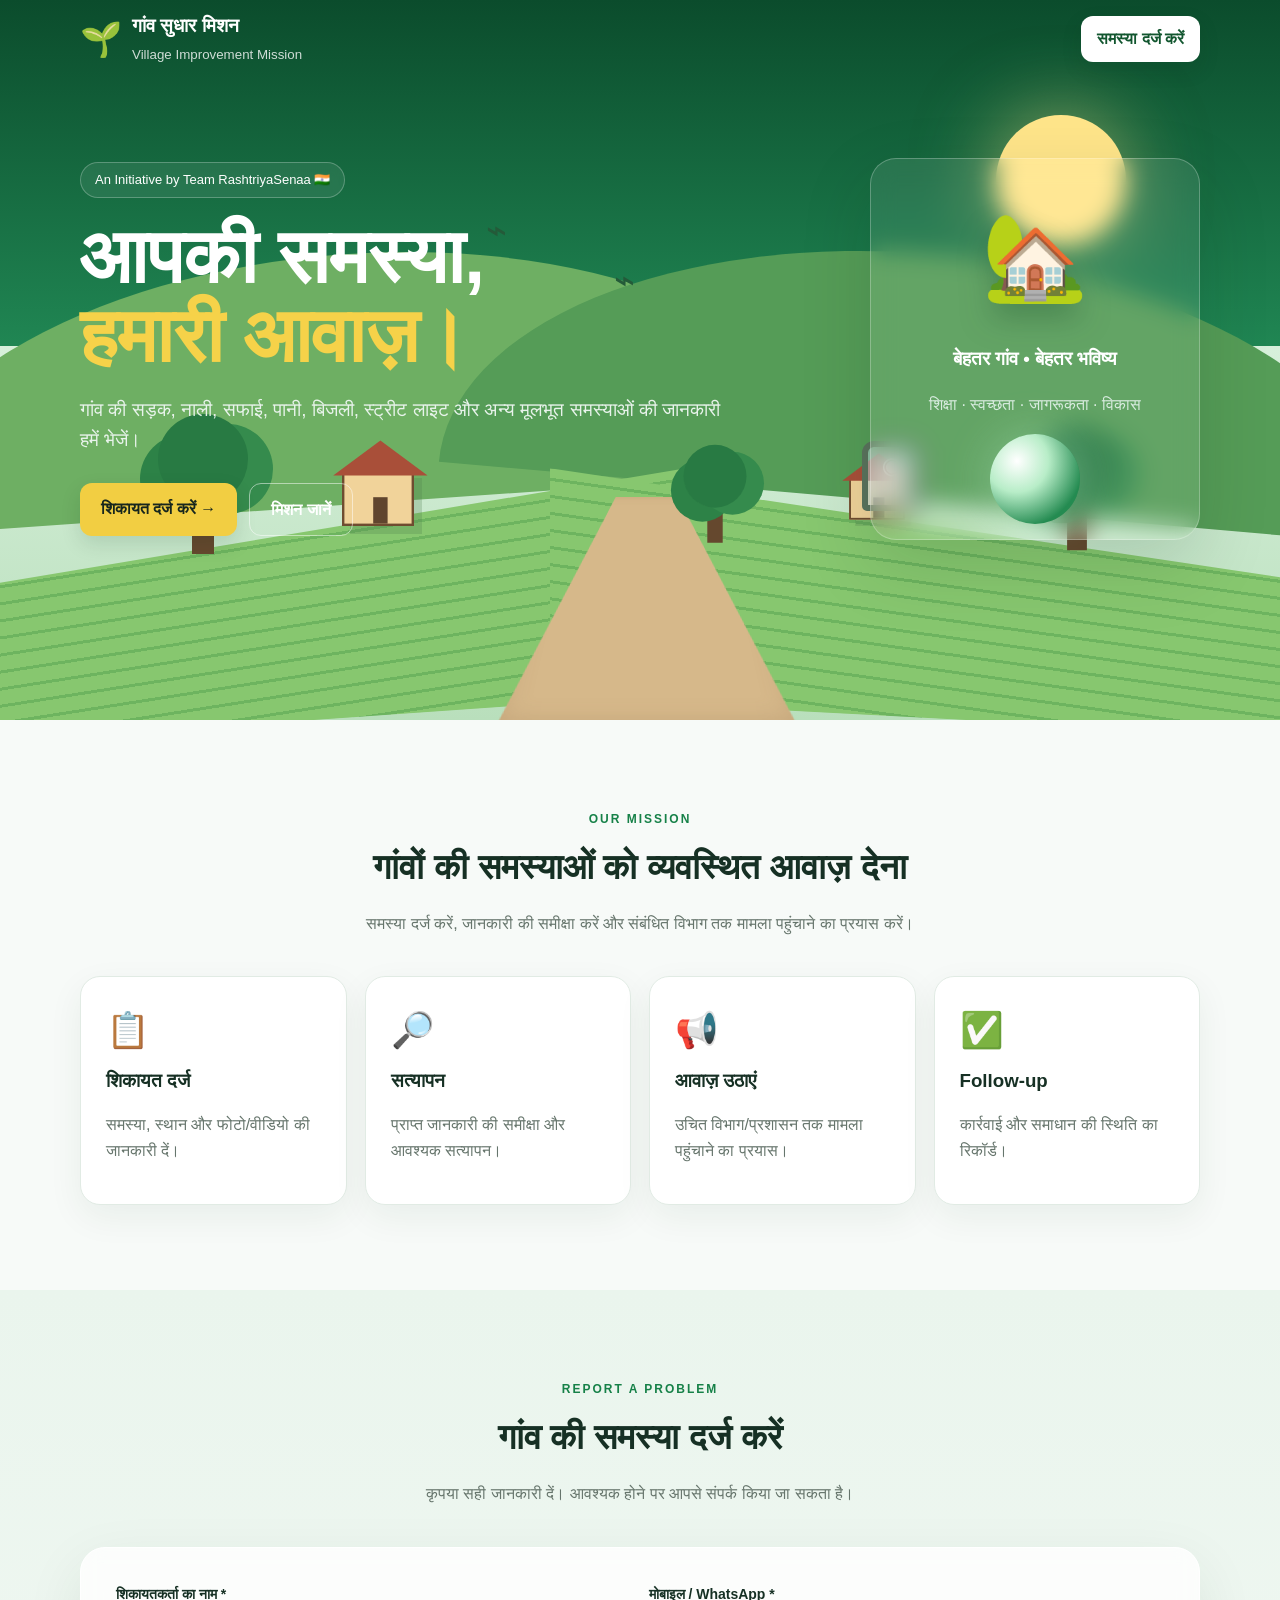
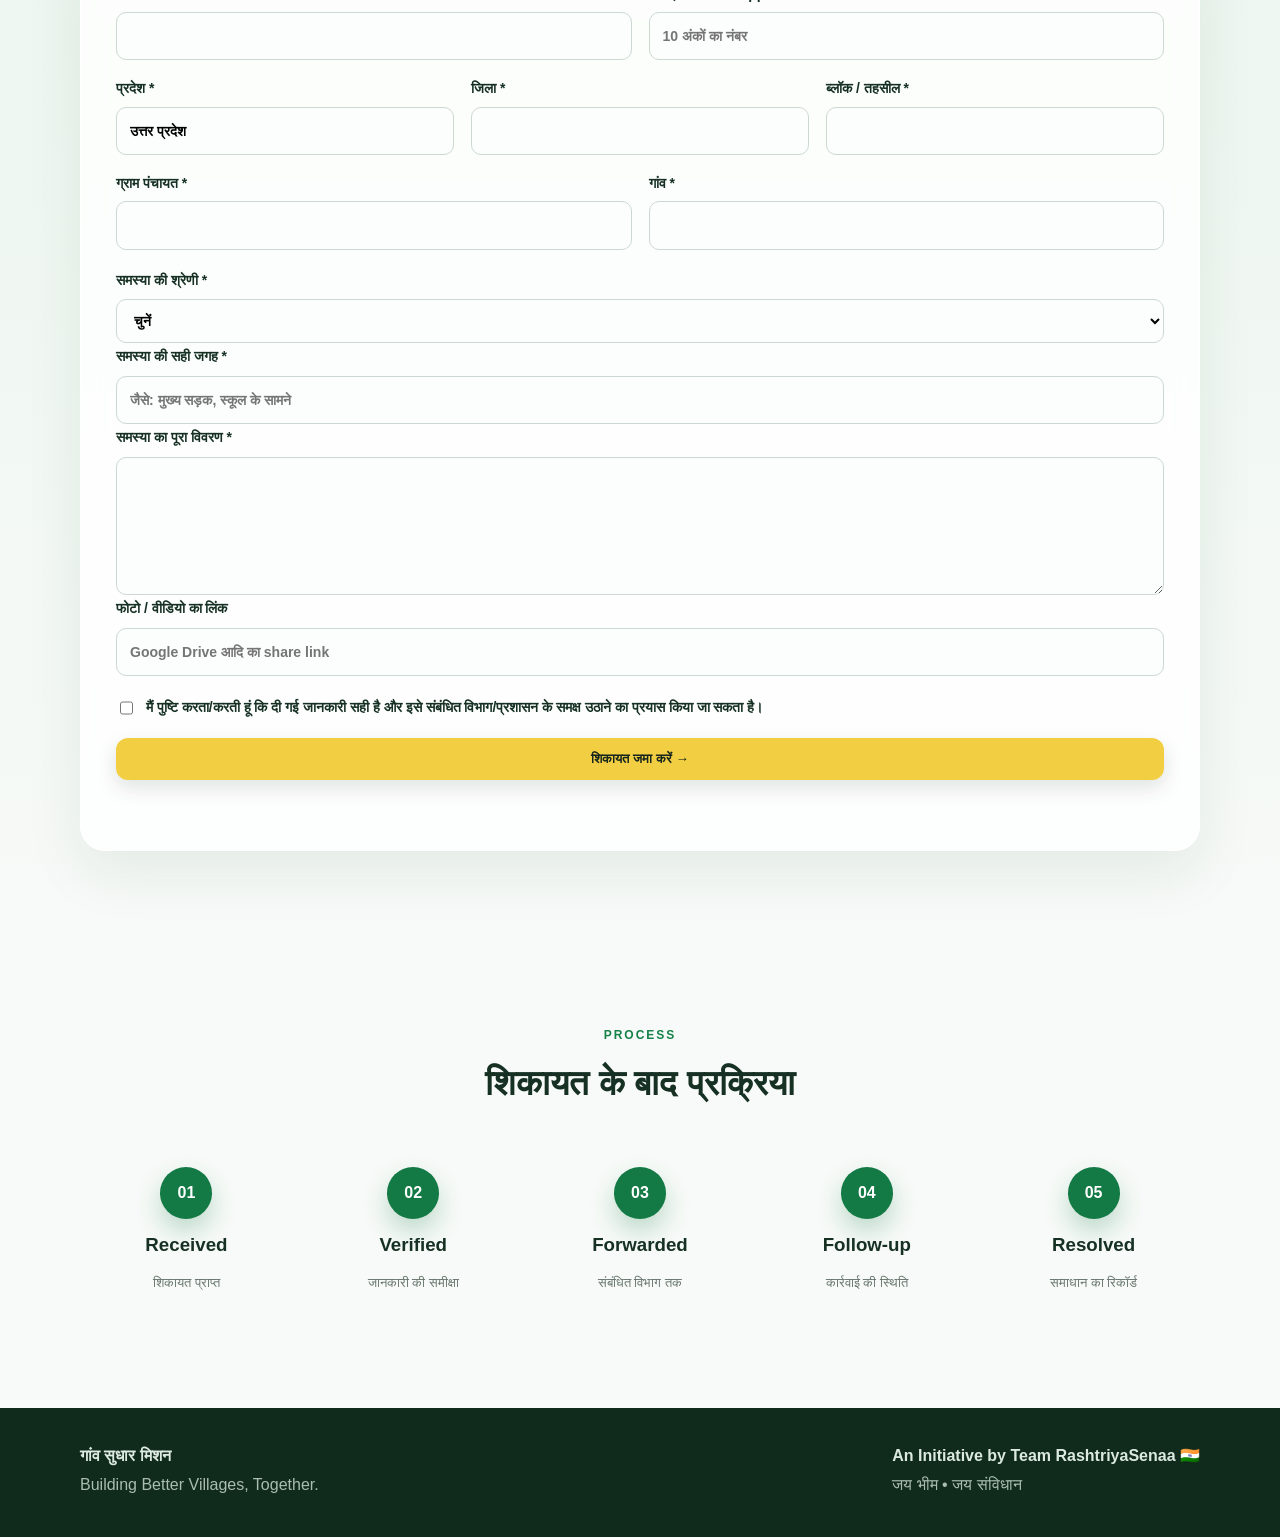
==== commit 5ea832db: "Add files via upload" ====
--- a/index.html
+++ b/index.html
@@ -1,91 +1,10 @@
-<!DOCTYPE html>
-<html lang="hi">
-<head>
-<meta charset="UTF-8">
-<meta name="viewport" content="width=device-width,initial-scale=1">
-<title>गांव सुधार मिशन | शिकायत दर्ज करें</title>
-<meta name="description" content="गांव सुधार मिशन — गांव की समस्याओं को दर्ज करें और संबंधित विभाग तक पहुंचाने में सहयोग करें।">
-<link rel="stylesheet" href="style.css">
-</head>
-<body>
-<header class="hero">
-<nav class="nav container">
-  <a class="brand" href="#">
-    <span class="brand-logo">🌱</span>
-    <span><strong>गांव सुधार मिशन</strong><small>Village Improvement Mission</small></span>
-  </a>
-  <a class="btn light" href="#complaint">समस्या दर्ज करें</a>
-</nav>
-<div class="hero-grid container">
-  <div>
-    <span class="pill">An Initiative by Team RashtriyaSenaa 🇮🇳</span>
-    <h1>आपकी समस्या,<br><em>हमारी आवाज़।</em></h1>
-    <p>सड़क, नाली, सफाई, पानी, बिजली, स्ट्रीट लाइट और अन्य मूलभूत समस्याओं की जानकारी हमें भेजें।</p>
-    <div class="actions"><a class="btn primary" href="#complaint">शिकायत दर्ज करें</a><a class="btn outline" href="#mission">हम क्या करते हैं?</a></div>
-  </div>
-  <div class="hero-box"><div>🏡</div><h3>बेहतर गांव • बेहतर भविष्य</h3><p>शिक्षा · स्वच्छता · जागरूकता · विकास</p></div>
-</div>
-</header>
-
-<main>
-<section id="mission" class="section container">
-  <div class="heading"><span>OUR MISSION</span><h2>गांवों की समस्याओं को व्यवस्थित आवाज़ देना</h2><p>हम शिकायतों को रिकॉर्ड, सत्यापित और संबंधित विभाग/प्रशासन के समक्ष उठाने का प्रयास करते हैं।</p></div>
-  <div class="cards">
-    <article><b>📋</b><h3>शिकायत दर्ज</h3><p>समस्या, स्थान और उपलब्ध फोटो/वीडियो की जानकारी दें।</p></article>
-    <article><b>🔎</b><h3>सत्यापन</h3><p>प्राप्त जानकारी की समीक्षा और आवश्यक सत्यापन।</p></article>
-    <article><b>📢</b><h3>मामला उठाना</h3><p>उचित विभाग/प्रशासन तक मामला पहुंचाने का प्रयास।</p></article>
-    <article><b>✅</b><h3>Follow-up</h3><p>कार्रवाई और समाधान की स्थिति का रिकॉर्ड।</p></article>
-  </div>
-</section>
-
-<section id="complaint" class="section green">
-<div class="container">
-<div class="heading"><span>REPORT A PROBLEM</span><h2>गांव की समस्या दर्ज करें</h2><p>कृपया सही जानकारी दें। आवश्यक होने पर आपसे संपर्क किया जा सकता है।</p></div>
-<form id="complaintForm" class="form-card">
-  <div class="grid two">
-    <label>शिकायतकर्ता का नाम *<input name="name" required maxlength="80" autocomplete="name"></label>
-    <label>मोबाइल / WhatsApp *<input name="mobile" required inputmode="tel" pattern="[6-9][0-9]{9}" maxlength="10" placeholder="10 अंकों का नंबर"></label>
-  </div>
-  <div class="grid three">
-    <label>प्रदेश *<input name="state" required value="उत्तर प्रदेश" maxlength="60"></label>
-    <label>जिला *<input name="district" required maxlength="60"></label>
-    <label>ब्लॉक / तहसील *<input name="block" required maxlength="80"></label>
-  </div>
-  <div class="grid two">
-    <label>ग्राम पंचायत *<input name="panchayat" required maxlength="100"></label>
-    <label>गांव *<input name="village" required maxlength="100"></label>
-  </div>
-  <label>समस्या की श्रेणी *
-    <select name="category" required>
-      <option value="">चुनें</option><option>सड़क</option><option>नाली / जल निकासी</option><option>साफ-सफाई</option><option>कूड़ा / कूड़ेदान</option><option>स्ट्रीट लाइट</option><option>पेयजल</option><option>बिजली</option><option>स्कूल / शिक्षा</option><option>स्वास्थ्य</option><option>शौचालय</option><option>सार्वजनिक भवन</option><option>अन्य</option>
-    </select>
-  </label>
-  <label>समस्या की सही जगह *<input name="location" required maxlength="250" placeholder="जैसे: मुख्य सड़क, स्कूल के सामने"></label>
-  <label>समस्या का पूरा विवरण *<textarea name="description" required maxlength="2000" rows="5" placeholder="समस्या कब से है और लोगों को क्या परेशानी हो रही है?"></textarea></label>
-  <label>फोटो / वीडियो का लिंक <input name="media" type="url" placeholder="Google Drive आदि का share link"></label>
-  <label class="consent"><input type="checkbox" name="consent" required> <span>मैं पुष्टि करता/करती हूं कि दी गई जानकारी मेरी जानकारी के अनुसार सही है और इसे संबंधित विभाग/प्रशासन के समक्ष उठाने का प्रयास किया जा सकता है।</span></label>
-  <button id="submitBtn" class="btn primary full" type="submit">शिकायत जमा करें</button>
-  <div id="formMsg" class="form-msg" role="status"></div>
-</form>
-</div>
-</section>
-
-<section class="section container">
-<div class="heading"><span>PROCESS</span><h2>शिकायत के बाद प्रक्रिया</h2></div>
-<div class="steps">
-  <div><i>01</i><h3>Received</h3><p>शिकायत प्राप्त।</p></div>
-  <div><i>02</i><h3>Verified</h3><p>जानकारी की समीक्षा।</p></div>
-  <div><i>03</i><h3>Forwarded</h3><p>संबंधित विभाग तक मामला।</p></div>
-  <div><i>04</i><h3>Follow-up</h3><p>कार्रवाई की स्थिति।</p></div>
-  <div><i>05</i><h3>Resolved</h3><p>समाधान का रिकॉर्ड।</p></div>
-</div>
-</section>
-</main>
-
+<!doctype html><html lang="hi"><head><meta charset="utf-8"><meta name="viewport" content="width=device-width,initial-scale=1"><title>गांव सुधार मिशन | Village Improvement Mission</title><meta name="description" content="गांव सुधार मिशन — गांव की समस्याओं को आवाज़ देने की एक पहल।"><link rel="stylesheet" href="style.css"></head><body>
+<div class="progress"></div>
+<header class="hero"><nav class="nav container"><a href="#" class="brand"><span class="brand-mark">🌱</span><span><strong>गांव सुधार मिशन</strong><small>Village Improvement Mission</small></span></a><a href="#complaint" class="btn small">समस्या दर्ज करें</a></nav>
+<div class="hero-scene" aria-hidden="true"><div class="sun"></div><div class="cloud c1"></div><div class="cloud c2"></div><div class="hill back"></div><div class="hill front"></div><div class="field f1"></div><div class="field f2"></div><div class="road"></div><div class="house h1"><i></i></div><div class="house h2"><i></i></div><div class="tree t1"></div><div class="tree t2"></div><div class="tree t3"></div><div class="water-tank">◉</div><div class="bird b1">⌁</div><div class="bird b2">⌁</div></div>
+<div class="hero-content container"><div class="hero-copy reveal"><span class="pill">An Initiative by Team RashtriyaSenaa 🇮🇳</span><h1>आपकी समस्या,<br><em>हमारी आवाज़।</em></h1><p>गांव की सड़क, नाली, सफाई, पानी, बिजली, स्ट्रीट लाइट और अन्य मूलभूत समस्याओं की जानकारी हमें भेजें।</p><div class="actions"><a class="btn primary" href="#complaint">शिकायत दर्ज करें <span>→</span></a><a class="btn ghost" href="#mission">मिशन जानें</a></div></div><div class="floating-card reveal delay"><div class="mini-village">🏡</div><h3>बेहतर गांव • बेहतर भविष्य</h3><p>शिक्षा · स्वच्छता · जागरूकता · विकास</p><div class="orb"></div></div></div></header>
+<section id="mission" class="section container"><div class="heading reveal"><span>OUR MISSION</span><h2>गांवों की समस्याओं को व्यवस्थित आवाज़ देना</h2><p>समस्या दर्ज करें, जानकारी की समीक्षा करें और संबंधित विभाग तक मामला पहुंचाने का प्रयास करें।</p></div><div class="cards"><article class="tilt reveal"><b>📋</b><h3>शिकायत दर्ज</h3><p>समस्या, स्थान और फोटो/वीडियो की जानकारी दें।</p></article><article class="tilt reveal"><b>🔎</b><h3>सत्यापन</h3><p>प्राप्त जानकारी की समीक्षा और आवश्यक सत्यापन।</p></article><article class="tilt reveal"><b>📢</b><h3>आवाज़ उठाएं</h3><p>उचित विभाग/प्रशासन तक मामला पहुंचाने का प्रयास।</p></article><article class="tilt reveal"><b>✅</b><h3>Follow-up</h3><p>कार्रवाई और समाधान की स्थिति का रिकॉर्ड।</p></article></div></section>
+<section id="complaint" class="section complaint"><div class="container"><div class="heading reveal"><span>REPORT A PROBLEM</span><h2>गांव की समस्या दर्ज करें</h2><p>कृपया सही जानकारी दें। आवश्यक होने पर आपसे संपर्क किया जा सकता है।</p></div><form id="complaintForm" class="form-card reveal"><div class="grid two"><label>शिकायतकर्ता का नाम *<input name="name" required maxlength="80"></label><label>मोबाइल / WhatsApp *<input name="mobile" required inputmode="tel" pattern="[6-9][0-9]{9}" maxlength="10" placeholder="10 अंकों का नंबर"></label></div><div class="grid three"><label>प्रदेश *<input name="state" required value="उत्तर प्रदेश"></label><label>जिला *<input name="district" required></label><label>ब्लॉक / तहसील *<input name="block" required></label></div><div class="grid two"><label>ग्राम पंचायत *<input name="panchayat" required></label><label>गांव *<input name="village" required></label></div><label>समस्या की श्रेणी *<select name="category" required><option value="">चुनें</option><option>सड़क</option><option>नाली / जल निकासी</option><option>साफ-सफाई</option><option>कूड़ा / कूड़ेदान</option><option>स्ट्रीट लाइट</option><option>पेयजल</option><option>बिजली</option><option>स्कूल / शिक्षा</option><option>स्वास्थ्य</option><option>शौचालय</option><option>सार्वजनिक भवन</option><option>अन्य</option></select></label><label>समस्या की सही जगह *<input name="location" required maxlength="250" placeholder="जैसे: मुख्य सड़क, स्कूल के सामने"></label><label>समस्या का पूरा विवरण *<textarea name="description" required maxlength="2000" rows="5"></textarea></label><label>फोटो / वीडियो का लिंक <input name="media" type="url" placeholder="Google Drive आदि का share link"></label><label class="consent"><input type="checkbox" name="consent" required><span>मैं पुष्टि करता/करती हूं कि दी गई जानकारी सही है और इसे संबंधित विभाग/प्रशासन के समक्ष उठाने का प्रयास किया जा सकता है।</span></label><button id="submitBtn" class="btn primary full" type="submit">शिकायत जमा करें →</button><div id="formMsg" role="status"></div></form></div></section>
+<section class="section container"><div class="heading reveal"><span>PROCESS</span><h2>शिकायत के बाद प्रक्रिया</h2></div><div class="steps"><div class="step reveal"><i>01</i><h3>Received</h3><p>शिकायत प्राप्त</p></div><div class="step reveal"><i>02</i><h3>Verified</h3><p>जानकारी की समीक्षा</p></div><div class="step reveal"><i>03</i><h3>Forwarded</h3><p>संबंधित विभाग तक</p></div><div class="step reveal"><i>04</i><h3>Follow-up</h3><p>कार्रवाई की स्थिति</p></div><div class="step reveal"><i>05</i><h3>Resolved</h3><p>समाधान का रिकॉर्ड</p></div></div></section>
 <footer><div class="container footer"><div><strong>गांव सुधार मिशन</strong><p>Building Better Villages, Together.</p></div><div><strong>An Initiative by Team RashtriyaSenaa 🇮🇳</strong><p>जय भीम • जय संविधान</p></div></div></footer>
-
-<div id="modal" class="modal" aria-hidden="true"><div class="modal-box"><div class="ok">✓</div><h2>शिकायत सफलतापूर्वक दर्ज हुई</h2><p id="idText"></p><button class="btn primary" onclick="closeModal()">ठीक है</button></div></div>
-<script src="config.js"></script>
-<script src="script.js"></script>
-</body>
-</html>+<div id="modal" class="modal"><div class="modal-box"><div class="ok">✓</div><h2>शिकायत दर्ज हो गई!</h2><p id="idText"></p><p>Complaint ID सुरक्षित रखें।</p><button class="btn primary" onclick="closeModal()">ठीक है</button></div></div><script src="config.js"></script><script src="script.js"></script></body></html>
--- a/style.css
+++ b/style.css
@@ -1 +1 @@
-*{box-sizing:border-box}html{scroll-behavior:smooth}body{margin:0;color:#183025;background:#f7faf8;font-family:Arial,"Noto Sans Devanagari",sans-serif;line-height:1.6}.container{width:min(1120px,92%);margin:auto}.hero{background:linear-gradient(135deg,#0a4928,#20804a);color:#fff;padding-bottom:72px}.nav{height:78px;display:flex;align-items:center;justify-content:space-between}.brand{display:flex;gap:11px;align-items:center;color:#fff;text-decoration:none}.brand-logo{font-size:34px}.brand strong{display:block;font-size:19px}.brand small{display:block;opacity:.78}.hero-grid{display:grid;grid-template-columns:1.45fr .75fr;gap:55px;align-items:center;padding-top:58px}.pill{display:inline-block;border:1px solid #ffffff40;background:#ffffff12;border-radius:30px;padding:7px 14px;font-size:13px}.hero h1{font-size:clamp(42px,6vw,72px);line-height:1.05;margin:20px 0}.hero h1 em{font-style:normal;color:#f5d24a}.hero p{font-size:19px;color:#e6f2e9;max-width:680px}.actions{display:flex;gap:12px;flex-wrap:wrap;margin-top:26px}.btn{border:0;border-radius:10px;padding:12px 20px;font-weight:800;text-decoration:none;display:inline-block;cursor:pointer}.btn.primary{background:#f3ce3f;color:#16251d}.btn.light{background:#fff;color:#13572f}.btn.outline{color:#fff;border:1px solid #ffffff70}.hero-box{background:#ffffff12;border:1px solid #ffffff30;border-radius:24px;padding:42px;text-align:center}.hero-box>div{font-size:85px}.section{padding:78px 0}.heading{text-align:center;max-width:760px;margin:0 auto 38px}.heading>span{color:#168148;font-size:12px;font-weight:900;letter-spacing:2px}.heading h2{font-size:34px;margin:8px 0}.heading p{color:#65746b}.cards{display:grid;grid-template-columns:repeat(4,1fr);gap:18px}.cards article{background:#fff;border:1px solid #e1ebe4;border-radius:18px;padding:24px;box-shadow:0 8px 30px #123a1810}.cards b{font-size:33px}.cards h3{margin:8px 0}.cards p{color:#65746b}.green{background:#eaf4ed}.form-card{background:#fff;border-radius:22px;padding:34px;box-shadow:0 12px 40px #123a1812}.grid{display:grid;gap:17px;margin-bottom:17px}.two{grid-template-columns:1fr 1fr}.three{grid-template-columns:repeat(3,1fr)}label{font-size:14px;font-weight:800}input,select,textarea{font:inherit;display:block;width:100%;margin-top:7px;padding:12px 13px;border:1px solid #cad8cf;border-radius:9px;background:#fcfefc}input:focus,select:focus,textarea:focus{outline:2px solid #a6d8b7;border-color:#31915a}.consent{display:flex;gap:10px;margin:20px 0;align-items:flex-start}.consent input{width:auto;margin-top:5px}.full{width:100%}.form-msg{min-height:25px;margin-top:10px;font-weight:700}.steps{display:grid;grid-template-columns:repeat(5,1fr);gap:14px}.steps div{text-align:center;padding:14px}.steps i{display:grid;place-items:center;width:46px;height:46px;border-radius:50%;background:#147a45;color:#fff;font-style:normal;font-weight:800;margin:auto}.steps h3{margin:10px 0 2px}.steps p{color:#65746b;font-size:13px}footer{background:#102b1c;color:#dceae1;padding:34px 0}.footer{display:flex;justify-content:space-between;gap:20px}.footer p{margin:4px 0;color:#a9bdb0}.modal{position:fixed;inset:0;background:#0008;display:none;align-items:center;justify-content:center;padding:20px}.modal.show{display:flex}.modal-box{background:#fff;border-radius:20px;padding:35px;text-align:center;max-width:420px}.ok{width:62px;height:62px;border-radius:50%;background:#d9f3e2;color:#148346;display:grid;place-items:center;font-size:35px;margin:auto}@media(max-width:800px){.hero-grid{grid-template-columns:1fr}.cards{grid-template-columns:1fr 1fr}.steps{grid-template-columns:1fr 1fr}.three{grid-template-columns:1fr}.footer{flex-direction:column}}@media(max-width:520px){.cards{grid-template-columns:1fr}.two{grid-template-columns:1fr}.hero h1{font-size:45px}.form-card{padding:20px}}
+*{box-sizing:border-box}html{scroll-behavior:smooth}body{margin:0;color:#163024;background:#f7faf8;font-family:Arial,"Noto Sans Devanagari",sans-serif;line-height:1.6;overflow-x:hidden}.container{width:min(1120px,92%);margin:auto}.hero{min-height:720px;position:relative;overflow:hidden;color:#fff;background:linear-gradient(180deg,#0b4c2c 0%,#208653 48%,#d7f0db 48.1%,#b9dfbc 100%)}.nav{height:78px;position:relative;z-index:10;display:flex;justify-content:space-between;align-items:center}.brand{color:#fff;text-decoration:none;display:flex;gap:10px;align-items:center}.brand-mark{font-size:34px}.brand strong{display:block;font-size:19px}.brand small{opacity:.8}.btn{display:inline-block;border:0;border-radius:12px;padding:13px 21px;font-weight:800;text-decoration:none;cursor:pointer;transition:.25s;box-shadow:0 8px 20px #082d1b20}.btn:hover{transform:translateY(-3px)}.btn.small{padding:10px 16px;background:#fff;color:#12562f}.btn.primary{background:#f2ce42;color:#17261d}.btn.ghost{color:#fff;border:1px solid #ffffff80;box-shadow:none}.hero-content{position:relative;z-index:5;display:grid;grid-template-columns:1.35fr .7fr;gap:50px;align-items:center;padding-top:80px}.pill{display:inline-block;border:1px solid #ffffff40;background:#ffffff13;border-radius:30px;padding:7px 14px;font-size:13px;backdrop-filter:blur(6px)}.hero h1{font-size:clamp(44px,6.2vw,76px);line-height:1.03;margin:20px 0}.hero h1 em{font-style:normal;color:#f6d249}.hero-copy p{font-size:19px;max-width:650px;color:#e8f3eb}.actions{display:flex;gap:12px;flex-wrap:wrap;margin-top:27px}.floating-card{justify-self:end;width:min(330px,100%);padding:30px;border-radius:26px;background:#ffffff16;border:1px solid #ffffff40;backdrop-filter:blur(12px);box-shadow:0 25px 70px #052b1825;transform:perspective(900px) rotateY(-8deg) rotateX(3deg);animation:float 5s ease-in-out infinite}.mini-village{font-size:85px;text-align:center;filter:drop-shadow(0 15px 15px #06351c40)}.floating-card h3{text-align:center}.floating-card p{text-align:center;color:#d9ece0}.orb{width:90px;height:90px;border-radius:50%;margin:15px auto -15px;background:radial-gradient(circle at 30% 30%,#fff,#b8edc8 35%,#248b51 75%);box-shadow:0 0 45px #b7efc855;animation:pulse 3s infinite}.hero-scene{position:absolute;inset:0;z-index:1;pointer-events:none}.sun{position:absolute;width:130px;height:130px;border-radius:50%;background:#ffe58a;right:12%;top:16%;box-shadow:0 0 80px #ffe58a88}.cloud{position:absolute;width:130px;height:34px;background:#ffffff32;border-radius:40px;filter:blur(1px);animation:cloud 22s linear infinite}.cloud:before,.cloud:after{content:"";position:absolute;background:inherit;border-radius:50%}.cloud:before{width:55px;height:55px;left:25px;bottom:0}.cloud:after{width:70px;height:70px;right:20px;bottom:0}.c1{top:17%;left:-160px}.c2{top:28%;left:-300px;animation-duration:30s;animation-delay:-12s}.hill{position:absolute;bottom:30%;width:75%;height:250px;border-radius:50% 50% 0 0/100% 100% 0 0;transform:rotate(-4deg)}.hill.back{left:-10%;background:#6eaf63}.hill.front{right:-10%;background:#559c57;transform:rotate(5deg)}.field{position:absolute;bottom:0;width:65%;height:32%;background:repeating-linear-gradient(175deg,#87c76f 0 14px,#6db45f 14px 17px);clip-path:polygon(0 35%,100% 0,100% 100%,0 100%)}.f1{left:-8%;transform:skewY(-4deg)}.f2{right:-8%;transform:scaleX(-1) skewY(-3deg)}.road{position:absolute;bottom:-4%;left:42%;width:17%;height:47%;background:#d6b88a;transform:perspective(500px) rotateX(52deg);clip-path:polygon(32% 0,68% 0,100% 100%,0 100%);box-shadow:inset 0 0 20px #8e704e40}.house{position:absolute;bottom:26%;width:90px;height:70px;background:#f1d39a;border:3px solid #6f4c30;box-shadow:10px 10px 0 #4c7e4b40}.house:before{content:"";position:absolute;left:-14px;top:-40px;border-left:59px solid transparent;border-right:59px solid transparent;border-bottom:44px solid #a94f39}.house i{position:absolute;width:18px;height:33px;background:#60452e;left:36px;bottom:0}.h1{left:26%;transform:scale(.8)}.h2{left:65%;transform:scale(.62)}.tree{position:absolute;bottom:23%;width:22px;height:75px;background:#65482e}.tree:before{content:"";position:absolute;width:90px;height:90px;border-radius:50%;background:#287a43;left:-34px;top:-65px;box-shadow:25px 10px 0 #358b4d,-18px 20px 0 #2d8247}.t1{left:15%}.t2{left:55%;transform:scale(.7)}.t3{right:15%;transform:scale(.9)}.water-tank{position:absolute;bottom:29%;right:28%;width:60px;height:70px;border:6px solid #5b735d;border-radius:12px 12px 5px 5px;background:#b9d9df88;text-align:center;font-size:25px}.bird{position:absolute;color:#245a39;font-size:35px}.b1{top:28%;left:38%;animation:bird 7s ease-in-out infinite}.b2{top:35%;left:48%;animation:bird 9s ease-in-out infinite reverse}.section{padding:85px 0}.heading{text-align:center;max-width:780px;margin:0 auto 40px}.heading>span{color:#168148;font-size:12px;font-weight:900;letter-spacing:2px}.heading h2{font-size:35px;margin:8px 0}.heading p{color:#66756c}.cards{display:grid;grid-template-columns:repeat(4,1fr);gap:18px}.cards article{background:#fff;border:1px solid #e1ebe4;border-radius:20px;padding:25px;box-shadow:0 12px 35px #123a1810;transform-style:preserve-3d;transition:transform .2s,box-shadow .2s}.cards article:hover{box-shadow:0 22px 45px #123a1820}.cards b{font-size:35px}.cards h3{margin:8px 0}.cards p{color:#66756c}.complaint{background:linear-gradient(180deg,#eaf5ed,#f7faf8)}.form-card{background:#ffffffcc;border:1px solid #fff;border-radius:25px;padding:35px;box-shadow:0 20px 60px #123a1815;backdrop-filter:blur(10px)}.grid{display:grid;gap:17px;margin-bottom:17px}.two{grid-template-columns:1fr 1fr}.three{grid-template-columns:repeat(3,1fr)}label{font-size:14px;font-weight:800}input,select,textarea{font:inherit;width:100%;display:block;margin-top:7px;padding:12px 13px;border:1px solid #cbd9d0;border-radius:10px;background:#fbfefc}input:focus,select:focus,textarea:focus{outline:2px solid #a8dab9;border-color:#32925b}.consent{display:flex;gap:10px;margin:20px 0}.consent input{width:auto;margin-top:5px}.full{width:100%}#formMsg{min-height:25px;margin-top:10px;font-weight:700}.steps{display:grid;grid-template-columns:repeat(5,1fr);gap:14px}.step{text-align:center;padding:16px;transition:.3s}.step:hover{transform:translateY(-8px)}.step i{display:grid;place-items:center;width:52px;height:52px;border-radius:50%;background:#147a45;color:#fff;font-style:normal;font-weight:900;margin:auto;box-shadow:0 12px 25px #147a4540}.step h3{margin:11px 0 3px}.step p{color:#68766e;font-size:13px}footer{background:#102b1c;color:#dceae1;padding:35px 0}.footer{display:flex;justify-content:space-between;gap:20px}.footer p{margin:4px 0;color:#a9bdb0}.modal{position:fixed;inset:0;background:#0008;display:none;align-items:center;justify-content:center;padding:20px;z-index:99}.modal.show{display:flex}.modal-box{background:#fff;border-radius:22px;padding:36px;text-align:center;max-width:420px}.ok{width:64px;height:64px;border-radius:50%;background:#d9f3e2;color:#148346;display:grid;place-items:center;font-size:35px;margin:auto}.progress{position:fixed;top:0;left:0;height:3px;background:#f2ce42;width:0;z-index:1000}.reveal{opacity:0;transform:translateY(28px);transition:opacity .7s ease,transform .7s ease}.reveal.visible{opacity:1;transform:none}@keyframes float{0%,100%{transform:perspective(900px) rotateY(-8deg) rotateX(3deg) translateY(0)}50%{transform:perspective(900px) rotateY(-5deg) rotateX(1deg) translateY(-12px)}}@keyframes pulse{50%{transform:scale(1.08)}}@keyframes cloud{to{transform:translateX(calc(100vw + 500px))}}@keyframes bird{50%{transform:translate(60px,-18px)}}@media(max-width:800px){.hero{min-height:800px}.hero-content{grid-template-columns:1fr;padding-top:55px}.floating-card{justify-self:center;width:280px}.cards{grid-template-columns:1fr 1fr}.steps{grid-template-columns:1fr 1fr}.three{grid-template-columns:1fr}.hero-scene{opacity:.65}}@media(max-width:520px){.nav{height:70px}.brand small{display:none}.cards,.two{grid-template-columns:1fr}.hero h1{font-size:45px}.form-card{padding:20px}}
